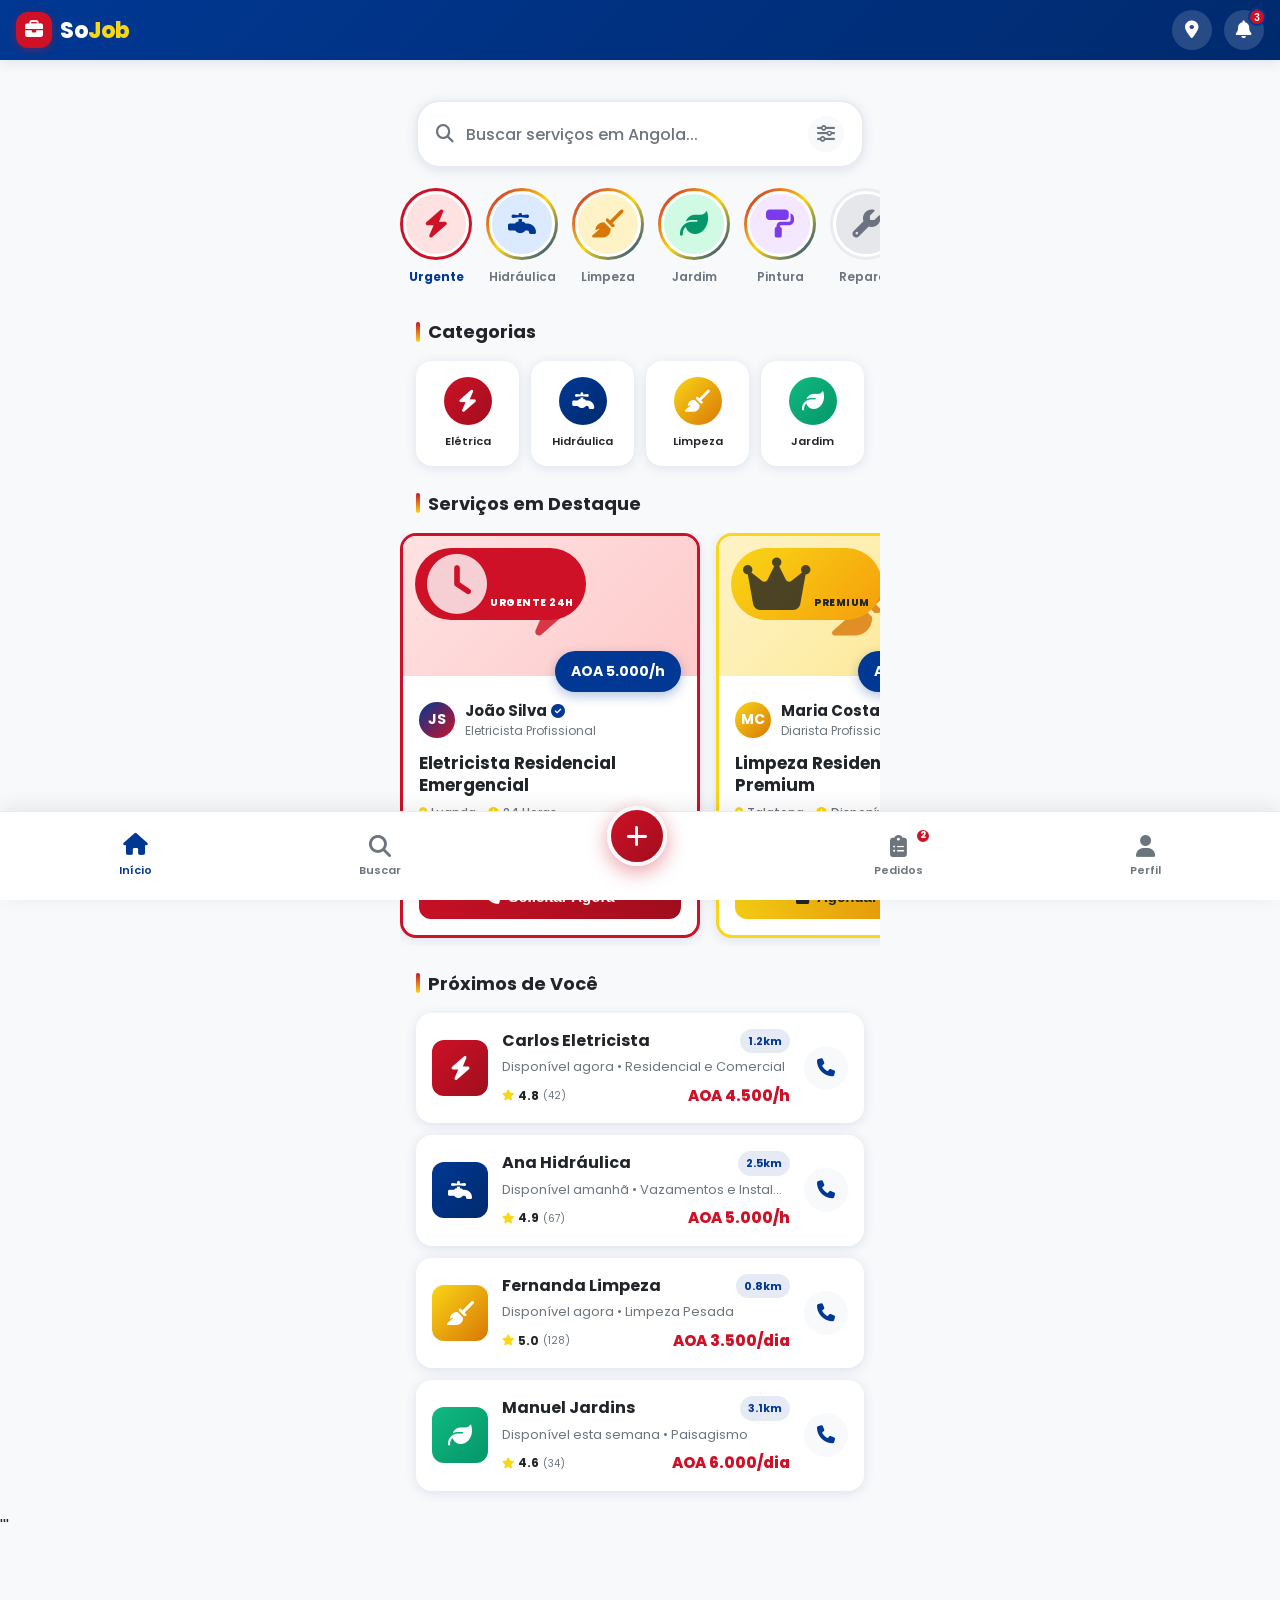
==== index.html @ a8b2326a "Primeiro commit do projeto SoJob" ====
# Criando HTML profissional estilo app com cores de Angola
html_angola_app = '''<!DOCTYPE html>
<html lang="pt">
<head>
  <meta charset="UTF-8">
  <meta name="viewport" content="width=device-width, initial-scale=1.0, maximum-scale=1.0, user-scalable=no">
  <meta name="theme-color" content="#003893">
  <meta name="apple-mobile-web-app-capable" content="yes">
  <meta name="apple-mobile-web-app-status-bar-style" content="black-translucent">
  <title>SoJob - Serviços em Angola</title>
  <link href="https://fonts.googleapis.com/css2?family=Poppins:wght@300;400;500;600;700;800&display=swap" rel="stylesheet">
  <link rel="stylesheet" href="https://cdnjs.cloudflare.com/ajax/libs/font-awesome/6.4.0/css/all.min.css">
  <style>
    :root {
      --vermelho: #CE1126;
      --azul: #003893;
      --amarelo: #F9D616;
      --amarelo-claro: #FFE55C;
      --vermelho-escuro: #A00E1E;
      --azul-escuro: #002A6E;
      --branco: #FFFFFF;
      --cinza-claro: #F8F9FA;
      --cinza: #E9ECEF;
      --texto: #212529;
      --texto-secundario: #6C757D;
      --sombra: 0 2px 12px rgba(0, 56, 147, 0.12);
      --sombra-hover: 0 8px 25px rgba(206, 17, 38, 0.2);
      --radius-sm: 8px;
      --radius-md: 12px;
      --radius-lg: 16px;
      --radius-xl: 24px;
      --radius-full: 9999px;
      --safe-top: env(safe-area-inset-top);
      --safe-bottom: env(safe-area-inset-bottom);
    }

    * {
      margin: 0;
      padding: 0;
      box-sizing: border-box;
      -webkit-tap-highlight-color: transparent;
    }

    html {
      scroll-behavior: smooth;
    }

    body {
      font-family: 'Poppins', -apple-system, BlinkMacSystemFont, sans-serif;
      background: var(--cinza-claro);
      color: var(--texto);
      line-height: 1.5;
      overflow-x: hidden;
      -webkit-font-smoothing: antialiased;
      padding-bottom: calc(80px + var(--safe-bottom));
    }

    #app {
      max-width: 480px;
      margin: 0 auto;
      min-height: 100vh;
      background: var(--cinza-claro);
      position: relative;
    }

    /* Header */
    .app-header {
      position: fixed;
      top: 0;
      left: 0;
      right: 0;
      z-index: 1000;
      background: linear-gradient(135deg, var(--azul) 0%, var(--azul-escuro) 100%);
      padding-top: var(--safe-top);
      box-shadow: var(--sombra);
    }

    .header-content {
      display: flex;
      align-items: center;
      justify-content: space-between;
      padding: 12px 16px;
      height: 60px;
    }

    .logo {
      display: flex;
      align-items: center;
      gap: 8px;
      color: var(--branco);
      text-decoration: none;
    }

    .logo-icon {
      width: 36px;
      height: 36px;
      background: var(--vermelho);
      border-radius: var(--radius-md);
      display: flex;
      align-items: center;
      justify-content: center;
      font-size: 18px;
      box-shadow: 0 2px 8px rgba(206, 17, 38, 0.4);
    }

    .logo-text {
      font-size: 22px;
      font-weight: 800;
      letter-spacing: -0.5px;
    }

    .logo-text span {
      color: var(--amarelo);
    }

    .header-actions {
      display: flex;
      align-items: center;
      gap: 12px;
    }

    .btn-icon {
      width: 40px;
      height: 40px;
      border-radius: var(--radius-full);
      border: none;
      background: rgba(255, 255, 255, 0.15);
      color: var(--branco);
      display: flex;
      align-items: center;
      justify-content: center;
      font-size: 18px;
      cursor: pointer;
      transition: all 0.2s ease;
      position: relative;
    }

    .btn-icon:active {
      transform: scale(0.95);
      background: rgba(255, 255, 255, 0.25);
    }

    .badge {
      position: absolute;
      top: -2px;
      right: -2px;
      min-width: 18px;
      height: 18px;
      background: var(--vermelho);
      color: var(--branco);
      font-size: 10px;
      font-weight: 700;
      border-radius: var(--radius-full);
      display: flex;
      align-items: center;
      justify-content: center;
      border: 2px solid var(--azul);
    }

    /* Main Content */
    .app-content {
      padding-top: calc(60px + var(--safe-top) + 16px);
      padding-left: 16px;
      padding-right: 16px;
    }

    /* Search */
    .search-container {
      margin-bottom: 20px;
    }

    .search-box {
      display: flex;
      align-items: center;
      gap: 12px;
      background: var(--branco);
      border: 2px solid var(--cinza);
      border-radius: var(--radius-xl);
      padding: 14px 18px;
      box-shadow: var(--sombra);
      transition: all 0.2s ease;
    }

    .search-box:focus-within {
      border-color: var(--azul);
      box-shadow: 0 0 0 4px rgba(0, 56, 147, 0.1);
    }

    .search-box i {
      color: var(--texto-secundario);
      font-size: 18px;
    }

    .search-box input {
      flex: 1;
      border: none;
      background: none;
      outline: none;
      font-size: 16px;
      font-weight: 500;
      color: var(--texto);
      font-family: 'Poppins', sans-serif;
    }

    .search-box input::placeholder {
      color: var(--texto-secundario);
    }

    .btn-filter {
      width: 36px;
      height: 36px;
      border-radius: var(--radius-full);
      border: none;
      background: var(--cinza-claro);
      color: var(--azul);
      display: flex;
      align-items: center;
      justify-content: center;
      cursor: pointer;
      transition: all 0.2s ease;
    }

    .btn-filter:active {
      background: var(--azul);
      color: var(--branco);
    }

    /* Stories / Destaques */
    .stories-section {
      margin-bottom: 24px;
    }

    .section-title {
      font-size: 18px;
      font-weight: 700;
      color: var(--texto);
      margin-bottom: 16px;
      display: flex;
      align-items: center;
      gap: 8px;
    }

    .section-title::before {
      content: '';
      width: 4px;
      height: 20px;
      background: linear-gradient(180deg, var(--vermelho), var(--amarelo));
      border-radius: 2px;
    }

    .stories-scroll {
      display: flex;
      gap: 14px;
      overflow-x: auto;
      scroll-snap-type: x mandatory;
      scrollbar-width: none;
      padding-bottom: 8px;
      margin: 0 -16px;
      padding-left: 16px;
      padding-right: 16px;
    }

    .stories-scroll::-webkit-scrollbar {
      display: none;
    }

    .story-item {
      display: flex;
      flex-direction: column;
      align-items: center;
      gap: 8px;
      cursor: pointer;
      scroll-snap-align: start;
      min-width: 72px;
    }

    .story-ring {
      width: 72px;
      height: 72px;
      border-radius: var(--radius-full);
      padding: 3px;
      background: linear-gradient(135deg, var(--vermelho) 0%, var(--amarelo) 50%, var(--azul) 100%);
      position: relative;
    }

    .story-ring.urgent {
      background: var(--vermelho);
      animation: pulse-ring 2s infinite;
    }

    @keyframes pulse-ring {
      0%, 100% { box-shadow: 0 0 0 0 rgba(206, 17, 38, 0.4); }
      50% { box-shadow: 0 0 0 10px rgba(206, 17, 38, 0); }
    }

    .story-ring.viewed {
      background: var(--cinza);
    }

    .story-image {
      width: 66px;
      height: 66px;
      border-radius: var(--radius-full);
      background: var(--branco);
      border: 3px solid var(--branco);
      display: flex;
      align-items: center;
      justify-content: center;
      font-size: 28px;
      overflow: hidden;
    }

    .story-label {
      font-size: 12px;
      font-weight: 600;
      color: var(--texto-secundario);
      text-align: center;
      max-width: 72px;
      overflow: hidden;
      text-overflow: ellipsis;
      white-space: nowrap;
    }

    .story-item.active .story-label {
      color: var(--azul);
      font-weight: 700;
    }

    /* Categorias */
    .categories-section {
      margin-bottom: 24px;
    }

    .categories-grid {
      display: grid;
      grid-template-columns: repeat(4, 1fr);
      gap: 12px;
    }

    .category-item {
      display: flex;
      flex-direction: column;
      align-items: center;
      gap: 8px;
      padding: 16px 8px;
      background: var(--branco);
      border-radius: var(--radius-lg);
      box-shadow: var(--sombra);
      cursor: pointer;
      transition: all 0.2s ease;
    }

    .category-item:active {
      transform: scale(0.95);
      box-shadow: var(--sombra-hover);
    }

    .category-icon {
      width: 48px;
      height: 48px;
      border-radius: var(--radius-full);
      display: flex;
      align-items: center;
      justify-content: center;
      font-size: 22px;
      color: var(--branco);
    }

    .category-item span {
      font-size: 11px;
      font-weight: 600;
      color: var(--texto);
      text-align: center;
    }

    /* Serviços em Destaque */
    .featured-section {
      margin-bottom: 24px;
    }

    .featured-scroll {
      display: flex;
      gap: 16px;
      overflow-x: auto;
      scroll-snap-type: x mandatory;
      scrollbar-width: none;
      padding-bottom: 8px;
      margin: 0 -16px;
      padding-left: 16px;
      padding-right: 16px;
    }

    .featured-scroll::-webkit-scrollbar {
      display: none;
    }

    .featured-card {
      flex: 0 0 300px;
      background: var(--branco);
      border-radius: var(--radius-lg);
      overflow: hidden;
      box-shadow: var(--sombra);
      scroll-snap-align: start;
      transition: all 0.2s ease;
    }

    .featured-card:active {
      transform: scale(0.98);
    }

    .featured-card.urgent {
      border: 3px solid var(--vermelho);
    }

    .featured-card.premium {
      border: 3px solid var(--amarelo);
    }

    .card-header-img {
      height: 140px;
      position: relative;
      display: flex;
      align-items: center;
      justify-content: center;
    }

    .card-header-img i {
      font-size: 60px;
      opacity: 0.8;
    }

    .card-badge {
      position: absolute;
      top: 12px;
      left: 12px;
      padding: 6px 12px;
      border-radius: var(--radius-full);
      font-size: 10px;
      font-weight: 800;
      text-transform: uppercase;
      letter-spacing: 0.5px;
      color: var(--branco);
    }

    .badge-urgent {
      background: var(--vermelho);
      animation: pulse-badge 2s infinite;
    }

    @keyframes pulse-badge {
      0%, 100% { opacity: 1; }
      50% { opacity: 0.7; }
    }

    .badge-premium {
      background: linear-gradient(135deg, var(--amarelo), #F59E0B);
      color: var(--texto);
    }

    .card-price-tag {
      position: absolute;
      bottom: -16px;
      right: 16px;
      background: var(--azul);
      color: var(--branco);
      padding: 10px 16px;
      border-radius: var(--radius-full);
      font-weight: 700;
      font-size: 14px;
      box-shadow: 0 4px 12px rgba(0, 56, 147, 0.3);
    }

    .card-body {
      padding: 24px 16px 16px;
    }

    .card-provider {
      display: flex;
      align-items: center;
      gap: 10px;
      margin-bottom: 12px;
    }

    .provider-avatar {
      width: 36px;
      height: 36px;
      border-radius: var(--radius-full);
      background: linear-gradient(135deg, var(--azul), var(--vermelho));
      display: flex;
      align-items: center;
      justify-content: center;
      color: var(--branco);
      font-size: 14px;
      font-weight: 700;
    }

    .provider-info h4 {
      font-size: 15px;
      font-weight: 700;
      color: var(--texto);
      display: flex;
      align-items: center;
      gap: 4px;
    }

    .verified-icon {
      color: var(--azul);
      font-size: 14px;
    }

    .provider-info p {
      font-size: 12px;
      color: var(--texto-secundario);
    }

    .card-title {
      font-size: 17px;
      font-weight: 700;
      color: var(--texto);
      margin-bottom: 8px;
      line-height: 1.3;
    }

    .card-meta {
      display: flex;
      align-items: center;
      gap: 12px;
      margin-bottom: 16px;
    }

    .meta-item {
      display: flex;
      align-items: center;
      gap: 4px;
      font-size: 12px;
      color: var(--texto-secundario);
      font-weight: 500;
    }

    .meta-item i {
      color: var(--amarelo);
      font-size: 11px;
    }

    .card-rating {
      display: flex;
      align-items: center;
      gap: 6px;
    }

    .stars {
      display: flex;
      gap: 2px;
    }

    .stars i {
      color: var(--amarelo);
      font-size: 12px;
    }

    .rating-text {
      font-size: 13px;
      font-weight: 700;
      color: var(--texto);
    }

    .rating-count {
      font-size: 12px;
      color: var(--texto-secundario);
    }

    .btn-card {
      width: 100%;
      padding: 14px;
      background: linear-gradient(135deg, var(--azul), var(--azul-escuro));
      color: var(--branco);
      border: none;
      border-radius: var(--radius-md);
      font-size: 15px;
      font-weight: 700;
      cursor: pointer;
      margin-top: 16px;
      transition: all 0.2s ease;
      display: flex;
      align-items: center;
      justify-content: center;
      gap: 8px;
    }

    .btn-card:active {
      transform: scale(0.98);
      opacity: 0.9;
    }

    .featured-card.urgent .btn-card {
      background: linear-gradient(135deg, var(--vermelho), var(--vermelho-escuro));
    }

    /* Lista de Serviços */
    .services-section {
      margin-bottom: 24px;
    }

    .service-list-item {
      display: flex;
      align-items: center;
      gap: 14px;
      background: var(--branco);
      border-radius: var(--radius-lg);
      padding: 16px;
      margin-bottom: 12px;
      box-shadow: var(--sombra);
      transition: all 0.2s ease;
      cursor: pointer;
    }

    .service-list-item:active {
      transform: scale(0.98);
      box-shadow: var(--sombra-hover);
    }

    .service-icon {
      width: 56px;
      height: 56px;
      border-radius: var(--radius-md);
      display: flex;
      align-items: center;
      justify-content: center;
      font-size: 24px;
      color: var(--branco);
      flex-shrink: 0;
    }

    .service-content {
      flex: 1;
      min-width: 0;
    }

    .service-header {
      display: flex;
      justify-content: space-between;
      align-items: flex-start;
      margin-bottom: 4px;
    }

    .service-header h3 {
      font-size: 16px;
      font-weight: 700;
      color: var(--texto);
      white-space: nowrap;
      overflow: hidden;
      text-overflow: ellipsis;
      flex: 1;
    }

    .service-distance {
      font-size: 11px;
      font-weight: 700;
      color: var(--azul);
      background: rgba(0, 56, 147, 0.1);
      padding: 4px 8px;
      border-radius: var(--radius-full);
      flex-shrink: 0;
      margin-left: 8px;
    }

    .service-desc {
      font-size: 13px;
      color: var(--texto-secundario);
      margin-bottom: 8px;
      white-space: nowrap;
      overflow: hidden;
      text-overflow: ellipsis;
    }

    .service-footer {
      display: flex;
      justify-content: space-between;
      align-items: center;
    }

    .service-rating {
      display: flex;
      align-items: center;
      gap: 4px;
      font-size: 12px;
      color: var(--texto-secundario);
    }

    .service-rating i {
      color: var(--amarelo);
      font-size: 11px;
    }

    .service-rating span {
      font-weight: 700;
      color: var(--texto);
    }

    .service-price {
      font-size: 15px;
      font-weight: 800;
      color: var(--vermelho);
    }

    .btn-contact {
      width: 44px;
      height: 44px;
      border-radius: var(--radius-full);
      border: none;
      background: var(--cinza-claro);
      color: var(--azul);
      display: flex;
      align-items: center;
      justify-content: center;
      font-size: 18px;
      cursor: pointer;
      transition: all 0.2s ease;
      flex-shrink: 0;
    }

    .btn-contact:active {
      background: var(--azul);
      color: var(--branco);
    }

    /* Bottom Navigation */
    .bottom-nav {
      position: fixed;
      bottom: 0;
      left: 0;
      right: 0;
      background: var(--branco);
      border-top: 1px solid var(--cinza);
      padding: 8px 16px calc(8px + var(--safe-bottom));
      display: flex;
      justify-content: space-around;
      align-items: center;
      z-index: 1000;
      box-shadow: 0 -4px 20px rgba(0, 0, 0, 0.08);
    }

    .nav-item {
      display: flex;
      flex-direction: column;
      align-items: center;
      gap: 4px;
      color: var(--texto-secundario);
      text-decoration: none;
      font-size: 11px;
      font-weight: 600;
      padding: 6px 16px;
      border-radius: var(--radius-md);
      transition: all 0.2s ease;
      position: relative;
    }

    .nav-item.active {
      color: var(--azul);
    }

    .nav-item:active {
      transform: scale(0.9);
    }

    .nav-icon {
      font-size: 22px;
      height: 24px;
      display: flex;
      align-items: center;
      justify-content: center;
      transition: transform 0.2s ease;
    }

    .nav-item.active .nav-icon {
      transform: translateY(-2px);
    }

    .nav-badge {
      position: absolute;
      top: 0;
      right: 8px;
      min-width: 16px;
      height: 16px;
      background: var(--vermelho);
      color: var(--branco);
      font-size: 9px;
      font-weight: 800;
      border-radius: var(--radius-full);
      display: flex;
      align-items: center;
      justify-content: center;
      border: 2px solid var(--branco);
    }

    .nav-main {
      position: relative;
      top: -20px;
    }

    .nav-button-main {
      width: 60px;
      height: 60px;
      border-radius: var(--radius-full);
      background: linear-gradient(135deg, var(--vermelho) 0%, var(--vermelho-escuro) 100%);
      color: var(--branco);
      display: flex;
      align-items: center;
      justify-content: center;
      font-size: 24px;
      box-shadow: 0 6px 20px rgba(206, 17, 38, 0.4);
      border: 4px solid var(--cinza-claro);
      transition: all 0.2s ease;
    }

    .nav-button-main:active {
      transform: scale(0.95);
      box-shadow: 0 3px 12px rgba(206, 17, 38, 0.3);
    }

    /* Animações */
    @keyframes slideUp {
      from {
        opacity: 0;
        transform: translateY(20px);
      }
      to {
        opacity: 1;
        transform: translateY(0);
      }
    }

    .service-list-item {
      animation: slideUp 0.4s ease forwards;
      opacity: 0;
    }

    .service-list-item:nth-child(1) { animation-delay: 0.1s; }
    .service-list-item:nth-child(2) { animation-delay: 0.2s; }
    .service-list-item:nth-child(3) { animation-delay: 0.3s; }
    .service-list-item:nth-child(4) { animation-delay: 0.4s; }

    /* Scrollbar */
    ::-webkit-scrollbar {
      width: 0;
      height: 0;
    }

    /* Selection */
    ::selection {
      background: rgba(0, 56, 147, 0.2);
      color: var(--azul);
    }
  </style>
</head>
<body>
  <div id="app">
    
    <!-- Header -->
    <header class="app-header">
      <div class="header-content">
        <a href="#" class="logo">
          <div class="logo-icon">
            <i class="fas fa-briefcase"></i>
          </div>
          <span class="logo-text">So<span>Job</span></span>
        </a>
        <div class="header-actions">
          <button class="btn-icon">
            <i class="fas fa-map-marker-alt"></i>
          </button>
          <button class="btn-icon">
            <i class="fas fa-bell"></i>
            <span class="badge">3</span>
          </button>
        </div>
      </div>
    </header>

    <!-- Conteúdo -->
    <main class="app-content">
      
      <!-- Search -->
      <div class="search-container">
        <div class="search-box">
          <i class="fas fa-search"></i>
          <input type="text" placeholder="Buscar serviços em Angola...">
          <button class="btn-filter">
            <i class="fas fa-sliders-h"></i>
          </button>
        </div>
      </div>

      <!-- Stories -->
      <section class="stories-section">
        <div class="stories-scroll">
          <div class="story-item active">
            <div class="story-ring urgent">
              <div class="story-image" style="background: #FEE2E2; color: #CE1126;">
                <i class="fas fa-bolt"></i>
              </div>
            </div>
            <span class="story-label">Urgente</span>
          </div>
          <div class="story-item">
            <div class="story-ring">
              <div class="story-image" style="background: #DBEAFE; color: #003893;">
                <i class="fas fa-faucet"></i>
              </div>
            </div>
            <span class="story-label">Hidráulica</span>
          </div>
          <div class="story-item">
            <div class="story-ring">
              <div class="story-image" style="background: #FEF3C7; color: #D97706;">
                <i class="fas fa-broom"></i>
              </div>
            </div>
            <span class="story-label">Limpeza</span>
          </div>
          <div class="story-item">
            <div class="story-ring">
              <div class="story-image" style="background: #D1FAE5; color: #059669;">
                <i class="fas fa-leaf"></i>
              </div>
            </div>
            <span class="story-label">Jardim</span>
          </div>
          <div class="story-item">
            <div class="story-ring">
              <div class="story-image" style="background: #F3E8FF; color: #7C3AED;">
                <i class="fas fa-paint-roller"></i>
              </div>
            </div>
            <span class="story-label">Pintura</span>
          </div>
          <div class="story-item">
            <div class="story-ring viewed">
              <div class="story-image" style="background: #E5E7EB; color: #6B7280;">
                <i class="fas fa-wrench"></i>
              </div>
            </div>
            <span class="story-label">Reparos</span>
          </div>
        </div>
      </section>

      <!-- Categorias -->
      <section class="categories-section">
        <h2 class="section-title">Categorias</h2>
        <div class="categories-grid">
          <div class="category-item">
            <div class="category-icon" style="background: linear-gradient(135deg, #CE1126, #A00E1E);">
              <i class="fas fa-bolt"></i>
            </div>
            <span>Elétrica</span>
          </div>
          <div class="category-item">
            <div class="category-icon" style="background: linear-gradient(135deg, #003893, #002A6E);">
              <i class="fas fa-faucet"></i>
            </div>
            <span>Hidráulica</span>
          </div>
          <div class="category-item">
            <div class="category-icon" style="background: linear-gradient(135deg, #F9D616, #D97706);">
              <i class="fas fa-broom"></i>
            </div>
            <span>Limpeza</span>
          </div>
          <div class="category-item">
            <div class="category-icon" style="background: linear-gradient(135deg, #10B981, #059669);">
              <i class="fas fa-leaf"></i>
            </div>
            <span>Jardim</span>
          </div>
        </div>
      </section>

      <!-- Destaques -->
      <section class="featured-section">
        <h2 class="section-title">Serviços em Destaque</h2>
        <div class="featured-scroll">
          
          <!-- Card 1 -->
          <div class="featured-card urgent">
            <div class="card-header-img" style="background: linear-gradient(135deg, #FEE2E2, #FECACA);">
              <i class="fas fa-bolt" style="color: #CE1126;"></i>
              <span class="card-badge badge-urgent"><i class="fas fa-clock"></i> Urgente 24h</span>
              <span class="card-price-tag">AOA 5.000/h</span>
            </div>
            <div class="card-body">
              <div class="card-provider">
                <div class="provider-avatar">JS</div>
                <div class="provider-info">
                  <h4>João Silva <i class="fas fa-check-circle verified-icon"></i></h4>
                  <p>Eletricista Profissional</p>
                </div>
              </div>
              <h3 class="card-title">Eletricista Residencial Emergencial</h3>
              <div class="card-meta">
                <span class="meta-item"><i class="fas fa-map-marker-alt"></i> Luanda</span>
                <span class="meta-item"><i class="fas fa-clock"></i> 24 Horas</span>
              </div>
              <div class="card-rating">
                <div class="stars">
                  <i class="fas fa-star"></i>
                  <i class="fas fa-star"></i>
                  <i class="fas fa-star"></i>
                  <i class="fas fa-star"></i>
                  <i class="fas fa-star"></i>
                </div>
                <span class="rating-text">5.0</span>
                <span class="rating-count">(127 avaliações)</span>
              </div>
              <button class="btn-card">
                <i class="fas fa-phone"></i>
                Solicitar Agora
              </button>
            </div>
          </div>

          <!-- Card 2 -->
          <div class="featured-card premium">
            <div class="card-header-img" style="background: linear-gradient(135deg, #FEF3C7, #FDE68A);">
              <i class="fas fa-broom" style="color: #D97706;"></i>
              <span class="card-badge badge-premium"><i class="fas fa-crown"></i> Premium</span>
              <span class="card-price-tag">AOA 3.500/dia</span>
            </div>
            <div class="card-body">
              <div class="card-provider">
                <div class="provider-avatar" style="background: linear-gradient(135deg, #F9D616, #D97706);">MC</div>
                <div class="provider-info">
                  <h4>Maria Costa <i class="fas fa-check-circle verified-icon"></i></h4>
                  <p>Diarista Profissional</p>
                </div>
              </div>
              <h3 class="card-title">Limpeza Residencial Premium</h3>
              <div class="card-meta">
                <span class="meta-item"><i class="fas fa-map-marker-alt"></i> Talatona</span>
                <span class="meta-item"><i class="fas fa-clock"></i> Disponível</span>
              </div>
              <div class="card-rating">
                <div class="stars">
                  <i class="fas fa-star"></i>
                  <i class="fas fa-star"></i>
                  <i class="fas fa-star"></i>
                  <i class="fas fa-star"></i>
                  <i class="fas fa-star-half-alt"></i>
                </div>
                <span class="rating-text">4.9</span>
                <span class="rating-count">(89 avaliações)</span>
              </div>
              <button class="btn-card" style="background: linear-gradient(135deg, #F9D616, #D97706); color: var(--texto);">
                <i class="fas fa-calendar"></i>
                Agendar Serviço
              </button>
            </div>
          </div>

          <!-- Card 3 -->
          <div class="featured-card">
            <div class="card-header-img" style="background: linear-gradient(135deg, #DBEAFE, #BFDBFE);">
              <i class="fas fa-faucet" style="color: #003893;"></i>
              <span class="card-badge" style="background: #003893;"><i class="fas fa-thumbs-up"></i> Popular</span>
              <span class="card-price-tag">AOA 4.000/h</span>
            </div>
            <div class="card-body">
              <div class="card-provider">
                <div class="provider-avatar" style="background: linear-gradient(135deg, #003893, #002A6E);">PM</div>
                <div class="provider-info">
                  <h4>Pedro Mendes</h4>
                  <p>Encanador Especializado</p>
                </div>
              </div>
              <h3 class="card-title">Serviços Hidráulicos Completos</h3>
              <div class="card-meta">
                <span class="meta-item"><i class="fas fa-map-marker-alt"></i> Viana</span>
                <span class="meta-item"><i class="fas fa-clock"></i> Seg-Sab</span>
              </div>
              <div class="card-rating">
                <div class="stars">
                  <i class="fas fa-star"></i>
                  <i class="fas fa-star"></i>
                  <i class="fas fa-star"></i>
                  <i class="fas fa-star"></i>
                  <i class="far fa-star"></i>
                </div>
                <span class="rating-text">4.2</span>
                <span class="rating-count">(56 avaliações)</span>
              </div>
              <button class="btn-card">
                <i class="fas fa-phone"></i>
                Entrar em Contato
              </button>
            </div>
          </div>

        </div>
      </section>

      <!-- Lista de Serviços -->
      <section class="services-section">
        <h2 class="section-title">Próximos de Você</h2>
        
        <!-- Item 1 -->
        <div class="service-list-item">
          <div class="service-icon" style="background: linear-gradient(135deg, #CE1126, #A00E1E);">
            <i class="fas fa-bolt"></i>
          </div>
          <div class="service-content">
            <div class="service-header">
              <h3>Carlos Eletricista</h3>
              <span class="service-distance">1.2km</span>
            </div>
            <p class="service-desc">Disponível agora • Residencial e Comercial</p>
            <div class="service-footer">
              <div class="service-rating">
                <i class="fas fa-star"></i>
                <span>4.8</span>
                <small>(42)</small>
              </div>
              <span class="service-price">AOA 4.500/h</span>
            </div>
          </div>
          <button class="btn-contact">
            <i class="fas fa-phone"></i>
          </button>
        </div>

        <!-- Item 2 -->
        <div class="service-list-item">
          <div class="service-icon" style="background: linear-gradient(135deg, #003893, #002A6E);">
            <i class="fas fa-faucet"></i>
          </div>
          <div class="service-content">
            <div class="service-header">
              <h3>Ana Hidráulica</h3>
              <span class="service-distance">2.5km</span>
            </div>
            <p class="service-desc">Disponível amanhã • Vazamentos e Instalações</p>
            <div class="service-footer">
              <div class="service-rating">
                <i class="fas fa-star"></i>
                <span>4.9</span>
                <small>(67)</small>
              </div>
              <span class="service-price">AOA 5.000/h</span>
            </div>
          </div>
          <button class="btn-contact">
            <i class="fas fa-phone"></i>
          </button>
        </div>

        <!-- Item 3 -->
        <div class="service-list-item">
          <div class="service-icon" style="background: linear-gradient(135deg, #F9D616, #D97706);">
            <i class="fas fa-broom"></i>
          </div>
          <div class="service-content">
            <div class="service-header">
              <h3>Fernanda Limpeza</h3>
              <span class="service-distance">0.8km</span>
            </div>
            <p class="service-desc">Disponível agora • Limpeza Pesada</p>
            <div class="service-footer">
              <div class="service-rating">
                <i class="fas fa-star"></i>
                <span>5.0</span>
                <small>(128)</small>
              </div>
              <span class="service-price">AOA 3.500/dia</span>
            </div>
          </div>
          <button class="btn-contact">
            <i class="fas fa-phone"></i>
          </button>
        </div>

        <!-- Item 4 -->
        <div class="service-list-item">
          <div class="service-icon" style="background: linear-gradient(135deg, #10B981, #059669);">
            <i class="fas fa-leaf"></i>
          </div>
          <div class="service-content">
            <div class="service-header">
              <h3>Manuel Jardins</h3>
              <span class="service-distance">3.1km</span>
            </div>
            <p class="service-desc">Disponível esta semana • Paisagismo</p>
            <div class="service-footer">
              <div class="service-rating">
                <i class="fas fa-star"></i>
                <span>4.6</span>
                <small>(34)</small>
              </div>
              <span class="service-price">AOA 6.000/dia</span>
            </div>
          </div>
          <button class="btn-contact">
            <i class="fas fa-phone"></i>
          </button>
        </div>

      </section>

    </main>

    <!-- Bottom Navigation -->
    <nav class="bottom-nav">
      <a href="#" class="nav-item active">
        <div class="nav-icon">
          <i class="fas fa-home"></i>
        </div>
        <span>Início</span>
      </a>
      <a href="#" class="nav-item">
        <div class="nav-icon">
          <i class="fas fa-search"></i>
        </div>
        <span>Buscar</span>
      </a>
      <a href="#" class="nav-item nav-main">
        <div class="nav-button-main">
          <i class="fas fa-plus"></i>
        </div>
      </a>
      <a href="#" class="nav-item">
        <div class="nav-icon">
          <i class="fas fa-clipboard-list"></i>
          <span class="nav-badge">2</span>
        </div>
        <span>Pedidos</span>
      </a>
      <a href="#" class="nav-item">
        <div class="nav-icon">
          <i class="fas fa-user"></i>
        </div>
        <span>Perfil</span>
      </a>
    </nav>

  </div>

  <script>
    // Touch feedback
    document.querySelectorAll('.nav-item, .category-item, .service-list-item, .featured-card, .btn-card, .btn-contact, .btn-icon, .btn-filter').forEach(el => {
      el.addEventListener('touchstart', function() {
        this.style.transform = 'scale(0.96)';
      }, {passive: true});
      
      el.addEventListener('touchend', function() {
        this.style.transform = '';
      }, {passive: true});
    });

    // Navigation
    document.querySelectorAll('.nav-item').forEach(item => {
      item.addEventListener('click', function(e) {
        e.preventDefault();
        document.querySelectorAll('.nav-item').forEach(i => i.classList.remove('active'));
        this.classList.add('active');
        
        if (navigator.vibrate) navigator.vibrate(50);
      });
    });

    // Stories
    document.querySelectorAll('.story-item').forEach(item => {
      item.addEventListener('click', function() {
        document.querySelectorAll('.story-item').forEach(i => i.classList.remove('active'));
        this.classList.add('active');
      });
    });

    // Categories
    document.querySelectorAll('.category-item').forEach(item => {
      item.addEventListener('click', function() {
        this.style.transform = 'scale(0.95)';
        setTimeout(() => this.style.transform = '', 150);
      });
    });
  </script>

</body>
</html>'''
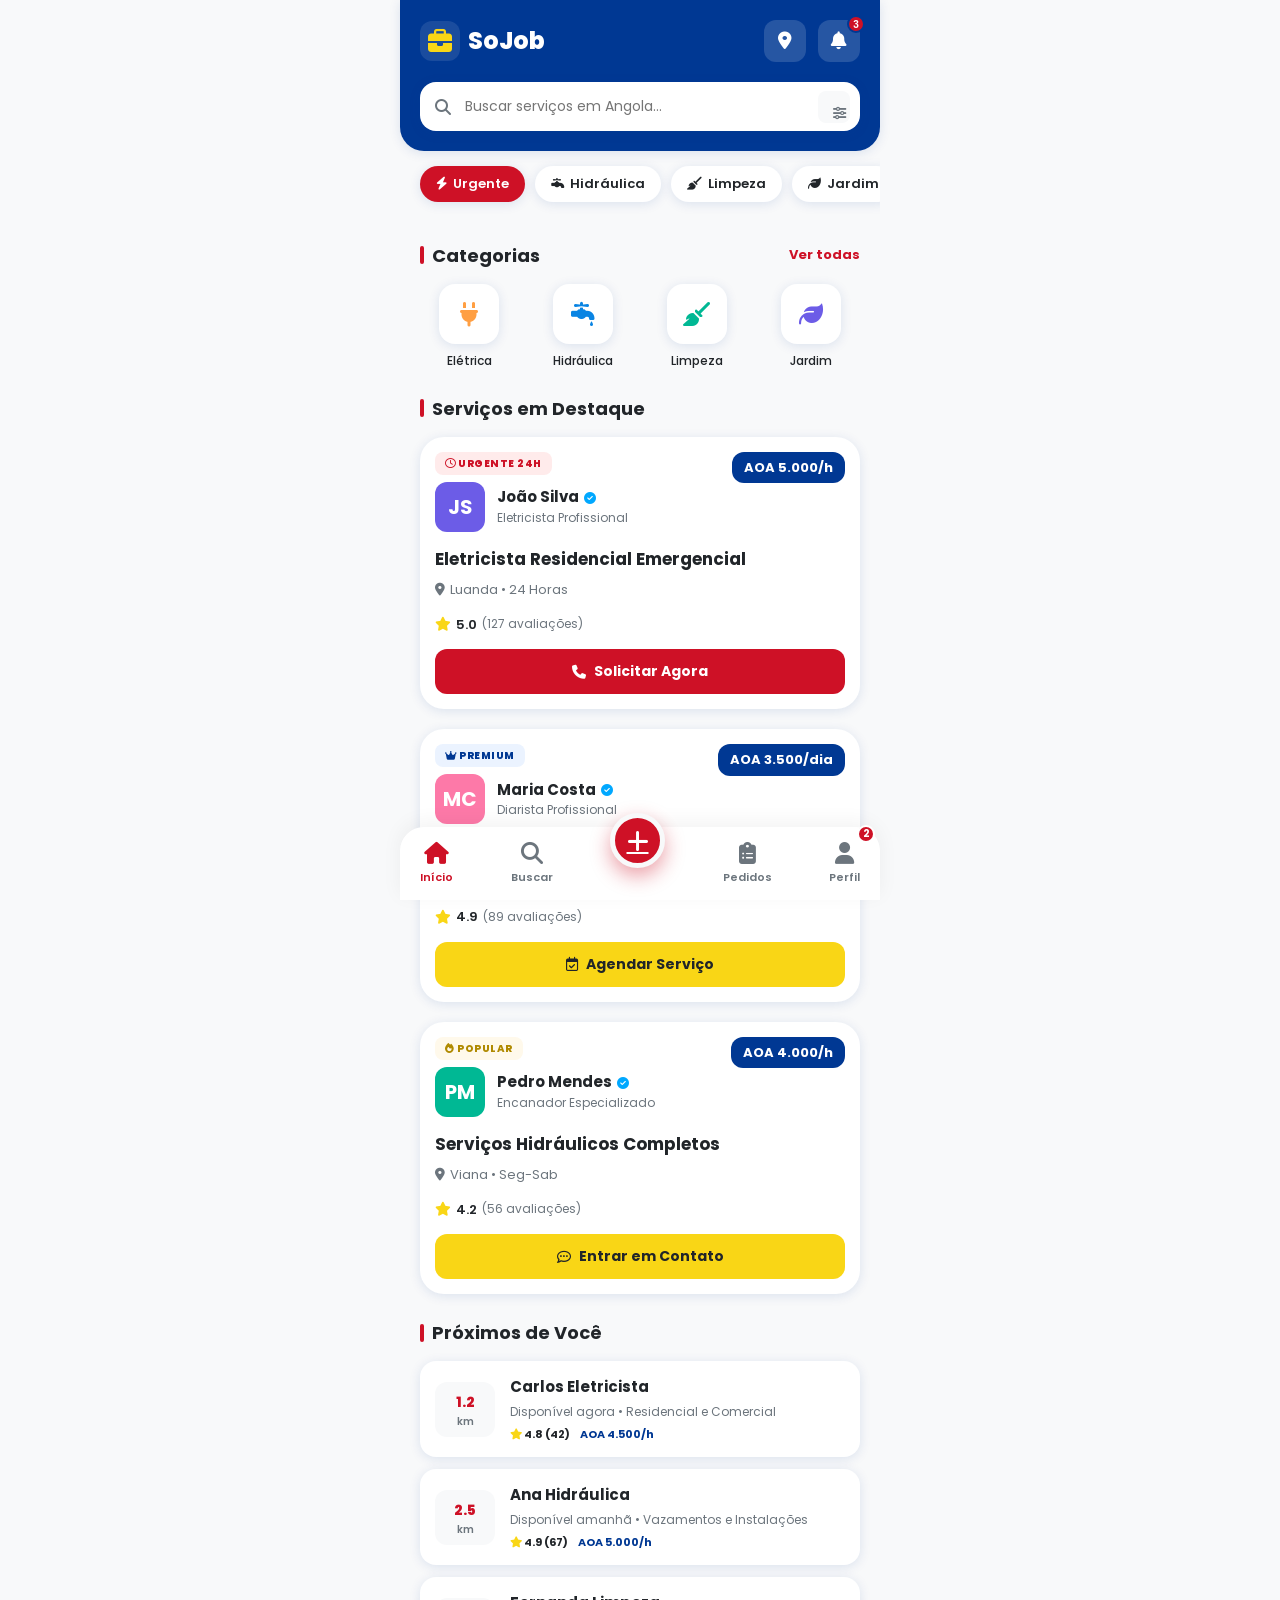
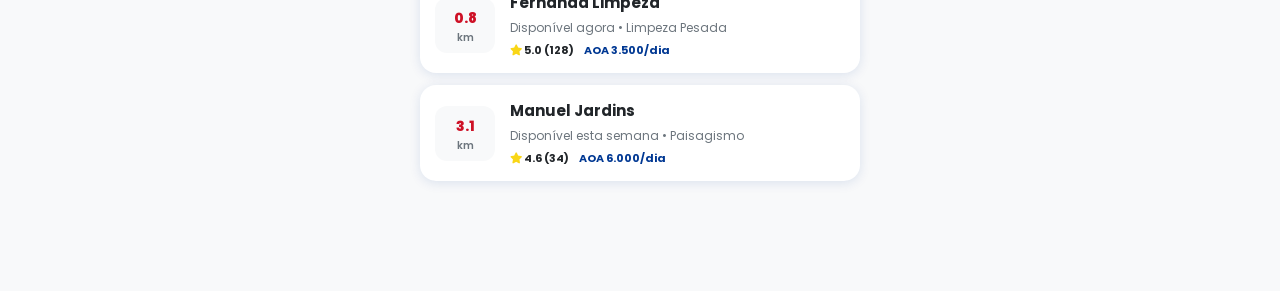
==== commit b835c23b: "Update fmt.Println message from 'Hello' /html> 'Goodbye'" ====
--- a/index.html
+++ b/index.html
@@ -1,1288 +1,757 @@
-
-# Criando HTML profissional estilo app com cores de Angola
-html_angola_app = '''<!DOCTYPE html>
+<!DOCTYPE html>
 <html lang="pt">
 <head>
-  <meta charset="UTF-8">
-  <meta name="viewport" content="width=device-width, initial-scale=1.0, maximum-scale=1.0, user-scalable=no">
-  <meta name="theme-color" content="#003893">
-  <meta name="apple-mobile-web-app-capable" content="yes">
-  <meta name="apple-mobile-web-app-status-bar-style" content="black-translucent">
-  <title>SoJob - Serviços em Angola</title>
-  <link href="https://fonts.googleapis.com/css2?family=Poppins:wght@300;400;500;600;700;800&display=swap" rel="stylesheet">
-  <link rel="stylesheet" href="https://cdnjs.cloudflare.com/ajax/libs/font-awesome/6.4.0/css/all.min.css">
-  <style>
-    :root {
-      --vermelho: #CE1126;
-      --azul: #003893;
-      --amarelo: #F9D616;
-      --amarelo-claro: #FFE55C;
-      --vermelho-escuro: #A00E1E;
-      --azul-escuro: #002A6E;
-      --branco: #FFFFFF;
-      --cinza-claro: #F8F9FA;
-      --cinza: #E9ECEF;
-      --texto: #212529;
-      --texto-secundario: #6C757D;
-      --sombra: 0 2px 12px rgba(0, 56, 147, 0.12);
-      --sombra-hover: 0 8px 25px rgba(206, 17, 38, 0.2);
-      --radius-sm: 8px;
-      --radius-md: 12px;
-      --radius-lg: 16px;
-      --radius-xl: 24px;
-      --radius-full: 9999px;
-      --safe-top: env(safe-area-inset-top);
-      --safe-bottom: env(safe-area-inset-bottom);
-    }
-
-    * {
-      margin: 0;
-      padding: 0;
-      box-sizing: border-box;
-      -webkit-tap-highlight-color: transparent;
-    }
-
-    html {
-      scroll-behavior: smooth;
-    }
-
-    body {
-      font-family: 'Poppins', -apple-system, BlinkMacSystemFont, sans-serif;
-      background: var(--cinza-claro);
-      color: var(--texto);
-      line-height: 1.5;
-      overflow-x: hidden;
-      -webkit-font-smoothing: antialiased;
-      padding-bottom: calc(80px + var(--safe-bottom));
-    }
-
-    #app {
-      max-width: 480px;
-      margin: 0 auto;
-      min-height: 100vh;
-      background: var(--cinza-claro);
-      position: relative;
-    }
-
-    /* Header */
-    .app-header {
-      position: fixed;
-      top: 0;
-      left: 0;
-      right: 0;
-      z-index: 1000;
-      background: linear-gradient(135deg, var(--azul) 0%, var(--azul-escuro) 100%);
-      padding-top: var(--safe-top);
-      box-shadow: var(--sombra);
-    }
-
-    .header-content {
-      display: flex;
-      align-items: center;
-      justify-content: space-between;
-      padding: 12px 16px;
-      height: 60px;
-    }
-
-    .logo {
-      display: flex;
-      align-items: center;
-      gap: 8px;
-      color: var(--branco);
-      text-decoration: none;
-    }
-
-    .logo-icon {
-      width: 36px;
-      height: 36px;
-      background: var(--vermelho);
-      border-radius: var(--radius-md);
-      display: flex;
-      align-items: center;
-      justify-content: center;
-      font-size: 18px;
-      box-shadow: 0 2px 8px rgba(206, 17, 38, 0.4);
-    }
-
-    .logo-text {
-      font-size: 22px;
-      font-weight: 800;
-      letter-spacing: -0.5px;
-    }
-
-    .logo-text span {
-      color: var(--amarelo);
-    }
-
-    .header-actions {
-      display: flex;
-      align-items: center;
-      gap: 12px;
-    }
-
-    .btn-icon {
-      width: 40px;
-      height: 40px;
-      border-radius: var(--radius-full);
-      border: none;
-      background: rgba(255, 255, 255, 0.15);
-      color: var(--branco);
-      display: flex;
-      align-items: center;
-      justify-content: center;
-      font-size: 18px;
-      cursor: pointer;
-      transition: all 0.2s ease;
-      position: relative;
-    }
-
-    .btn-icon:active {
-      transform: scale(0.95);
-      background: rgba(255, 255, 255, 0.25);
-    }
-
-    .badge {
-      position: absolute;
-      top: -2px;
-      right: -2px;
-      min-width: 18px;
-      height: 18px;
-      background: var(--vermelho);
-      color: var(--branco);
-      font-size: 10px;
-      font-weight: 700;
-      border-radius: var(--radius-full);
-      display: flex;
-      align-items: center;
-      justify-content: center;
-      border: 2px solid var(--azul);
-    }
-
-    /* Main Content */
-    .app-content {
-      padding-top: calc(60px + var(--safe-top) + 16px);
-      padding-left: 16px;
-      padding-right: 16px;
-    }
-
-    /* Search */
-    .search-container {
-      margin-bottom: 20px;
-    }
-
-    .search-box {
-      display: flex;
-      align-items: center;
-      gap: 12px;
-      background: var(--branco);
-      border: 2px solid var(--cinza);
-      border-radius: var(--radius-xl);
-      padding: 14px 18px;
-      box-shadow: var(--sombra);
-      transition: all 0.2s ease;
-    }
-
-    .search-box:focus-within {
-      border-color: var(--azul);
-      box-shadow: 0 0 0 4px rgba(0, 56, 147, 0.1);
-    }
-
-    .search-box i {
-      color: var(--texto-secundario);
-      font-size: 18px;
-    }
-
-    .search-box input {
-      flex: 1;
-      border: none;
-      background: none;
-      outline: none;
-      font-size: 16px;
-      font-weight: 500;
-      color: var(--texto);
-      font-family: 'Poppins', sans-serif;
-    }
-
-    .search-box input::placeholder {
-      color: var(--texto-secundario);
-    }
-
-    .btn-filter {
-      width: 36px;
-      height: 36px;
-      border-radius: var(--radius-full);
-      border: none;
-      background: var(--cinza-claro);
-      color: var(--azul);
-      display: flex;
-      align-items: center;
-      justify-content: center;
-      cursor: pointer;
-      transition: all 0.2s ease;
-    }
-
-    .btn-filter:active {
-      background: var(--azul);
-      color: var(--branco);
-    }
-
-    /* Stories / Destaques */
-    .stories-section {
-      margin-bottom: 24px;
-    }
-
-    .section-title {
-      font-size: 18px;
-      font-weight: 700;
-      color: var(--texto);
-      margin-bottom: 16px;
-      display: flex;
-      align-items: center;
-      gap: 8px;
-    }
-
-    .section-title::before {
-      content: '';
-      width: 4px;
-      height: 20px;
-      background: linear-gradient(180deg, var(--vermelho), var(--amarelo));
-      border-radius: 2px;
-    }
-
-    .stories-scroll {
-      display: flex;
-      gap: 14px;
-      overflow-x: auto;
-      scroll-snap-type: x mandatory;
-      scrollbar-width: none;
-      padding-bottom: 8px;
-      margin: 0 -16px;
-      padding-left: 16px;
-      padding-right: 16px;
-    }
-
-    .stories-scroll::-webkit-scrollbar {
-      display: none;
-    }
-
-    .story-item {
-      display: flex;
-      flex-direction: column;
-      align-items: center;
-      gap: 8px;
-      cursor: pointer;
-      scroll-snap-align: start;
-      min-width: 72px;
-    }
-
-    .story-ring {
-      width: 72px;
-      height: 72px;
-      border-radius: var(--radius-full);
-      padding: 3px;
-      background: linear-gradient(135deg, var(--vermelho) 0%, var(--amarelo) 50%, var(--azul) 100%);
-      position: relative;
-    }
-
-    .story-ring.urgent {
-      background: var(--vermelho);
-      animation: pulse-ring 2s infinite;
-    }
-
-    @keyframes pulse-ring {
-      0%, 100% { box-shadow: 0 0 0 0 rgba(206, 17, 38, 0.4); }
-      50% { box-shadow: 0 0 0 10px rgba(206, 17, 38, 0); }
-    }
-
-    .story-ring.viewed {
-      background: var(--cinza);
-    }
-
-    .story-image {
-      width: 66px;
-      height: 66px;
-      border-radius: var(--radius-full);
-      background: var(--branco);
-      border: 3px solid var(--branco);
-      display: flex;
-      align-items: center;
-      justify-content: center;
-      font-size: 28px;
-      overflow: hidden;
-    }
-
-    .story-label {
-      font-size: 12px;
-      font-weight: 600;
-      color: var(--texto-secundario);
-      text-align: center;
-      max-width: 72px;
-      overflow: hidden;
-      text-overflow: ellipsis;
-      white-space: nowrap;
-    }
-
-    .story-item.active .story-label {
-      color: var(--azul);
-      font-weight: 700;
-    }
-
-    /* Categorias */
-    .categories-section {
-      margin-bottom: 24px;
-    }
-
-    .categories-grid {
-      display: grid;
-      grid-template-columns: repeat(4, 1fr);
-      gap: 12px;
-    }
-
-    .category-item {
-      display: flex;
-      flex-direction: column;
-      align-items: center;
-      gap: 8px;
-      padding: 16px 8px;
-      background: var(--branco);
-      border-radius: var(--radius-lg);
-      box-shadow: var(--sombra);
-      cursor: pointer;
-      transition: all 0.2s ease;
-    }
-
-    .category-item:active {
-      transform: scale(0.95);
-      box-shadow: var(--sombra-hover);
-    }
-
-    .category-icon {
-      width: 48px;
-      height: 48px;
-      border-radius: var(--radius-full);
-      display: flex;
-      align-items: center;
-      justify-content: center;
-      font-size: 22px;
-      color: var(--branco);
-    }
-
-    .category-item span {
-      font-size: 11px;
-      font-weight: 600;
-      color: var(--texto);
-      text-align: center;
-    }
-
-    /* Serviços em Destaque */
-    .featured-section {
-      margin-bottom: 24px;
-    }
-
-    .featured-scroll {
-      display: flex;
-      gap: 16px;
-      overflow-x: auto;
-      scroll-snap-type: x mandatory;
-      scrollbar-width: none;
-      padding-bottom: 8px;
-      margin: 0 -16px;
-      padding-left: 16px;
-      padding-right: 16px;
-    }
-
-    .featured-scroll::-webkit-scrollbar {
-      display: none;
-    }
-
-    .featured-card {
-      flex: 0 0 300px;
-      background: var(--branco);
-      border-radius: var(--radius-lg);
-      overflow: hidden;
-      box-shadow: var(--sombra);
-      scroll-snap-align: start;
-      transition: all 0.2s ease;
-    }
-
-    .featured-card:active {
-      transform: scale(0.98);
-    }
-
-    .featured-card.urgent {
-      border: 3px solid var(--vermelho);
-    }
-
-    .featured-card.premium {
-      border: 3px solid var(--amarelo);
-    }
-
-    .card-header-img {
-      height: 140px;
-      position: relative;
-      display: flex;
-      align-items: center;
-      justify-content: center;
-    }
-
-    .card-header-img i {
-      font-size: 60px;
-      opacity: 0.8;
-    }
-
-    .card-badge {
-      position: absolute;
-      top: 12px;
-      left: 12px;
-      padding: 6px 12px;
-      border-radius: var(--radius-full);
-      font-size: 10px;
-      font-weight: 800;
-      text-transform: uppercase;
-      letter-spacing: 0.5px;
-      color: var(--branco);
-    }
-
-    .badge-urgent {
-      background: var(--vermelho);
-      animation: pulse-badge 2s infinite;
-    }
-
-    @keyframes pulse-badge {
-      0%, 100% { opacity: 1; }
-      50% { opacity: 0.7; }
-    }
-
-    .badge-premium {
-      background: linear-gradient(135deg, var(--amarelo), #F59E0B);
-      color: var(--texto);
-    }
-
-    .card-price-tag {
-      position: absolute;
-      bottom: -16px;
-      right: 16px;
-      background: var(--azul);
-      color: var(--branco);
-      padding: 10px 16px;
-      border-radius: var(--radius-full);
-      font-weight: 700;
-      font-size: 14px;
-      box-shadow: 0 4px 12px rgba(0, 56, 147, 0.3);
-    }
-
-    .card-body {
-      padding: 24px 16px 16px;
-    }
-
-    .card-provider {
-      display: flex;
-      align-items: center;
-      gap: 10px;
-      margin-bottom: 12px;
-    }
-
-    .provider-avatar {
-      width: 36px;
-      height: 36px;
-      border-radius: var(--radius-full);
-      background: linear-gradient(135deg, var(--azul), var(--vermelho));
-      display: flex;
-      align-items: center;
-      justify-content: center;
-      color: var(--branco);
-      font-size: 14px;
-      font-weight: 700;
-    }
-
-    .provider-info h4 {
-      font-size: 15px;
-      font-weight: 700;
-      color: var(--texto);
-      display: flex;
-      align-items: center;
-      gap: 4px;
-    }
-
-    .verified-icon {
-      color: var(--azul);
-      font-size: 14px;
-    }
-
-    .provider-info p {
-      font-size: 12px;
-      color: var(--texto-secundario);
-    }
-
-    .card-title {
-      font-size: 17px;
-      font-weight: 700;
-      color: var(--texto);
-      margin-bottom: 8px;
-      line-height: 1.3;
-    }
-
-    .card-meta {
-      display: flex;
-      align-items: center;
-      gap: 12px;
-      margin-bottom: 16px;
-    }
-
-    .meta-item {
-      display: flex;
-      align-items: center;
-      gap: 4px;
-      font-size: 12px;
-      color: var(--texto-secundario);
-      font-weight: 500;
-    }
-
-    .meta-item i {
-      color: var(--amarelo);
-      font-size: 11px;
-    }
-
-    .card-rating {
-      display: flex;
-      align-items: center;
-      gap: 6px;
-    }
-
-    .stars {
-      display: flex;
-      gap: 2px;
-    }
-
-    .stars i {
-      color: var(--amarelo);
-      font-size: 12px;
-    }
-
-    .rating-text {
-      font-size: 13px;
-      font-weight: 700;
-      color: var(--texto);
-    }
-
-    .rating-count {
-      font-size: 12px;
-      color: var(--texto-secundario);
-    }
-
-    .btn-card {
-      width: 100%;
-      padding: 14px;
-      background: linear-gradient(135deg, var(--azul), var(--azul-escuro));
-      color: var(--branco);
-      border: none;
-      border-radius: var(--radius-md);
-      font-size: 15px;
-      font-weight: 700;
-      cursor: pointer;
-      margin-top: 16px;
-      transition: all 0.2s ease;
-      display: flex;
-      align-items: center;
-      justify-content: center;
-      gap: 8px;
-    }
-
-    .btn-card:active {
-      transform: scale(0.98);
-      opacity: 0.9;
-    }
-
-    .featured-card.urgent .btn-card {
-      background: linear-gradient(135deg, var(--vermelho), var(--vermelho-escuro));
-    }
-
-    /* Lista de Serviços */
-    .services-section {
-      margin-bottom: 24px;
-    }
-
-    .service-list-item {
-      display: flex;
-      align-items: center;
-      gap: 14px;
-      background: var(--branco);
-      border-radius: var(--radius-lg);
-      padding: 16px;
-      margin-bottom: 12px;
-      box-shadow: var(--sombra);
-      transition: all 0.2s ease;
-      cursor: pointer;
-    }
-
-    .service-list-item:active {
-      transform: scale(0.98);
-      box-shadow: var(--sombra-hover);
-    }
-
-    .service-icon {
-      width: 56px;
-      height: 56px;
-      border-radius: var(--radius-md);
-      display: flex;
-      align-items: center;
-      justify-content: center;
-      font-size: 24px;
-      color: var(--branco);
-      flex-shrink: 0;
-    }
-
-    .service-content {
-      flex: 1;
-      min-width: 0;
-    }
-
-    .service-header {
-      display: flex;
-      justify-content: space-between;
-      align-items: flex-start;
-      margin-bottom: 4px;
-    }
-
-    .service-header h3 {
-      font-size: 16px;
-      font-weight: 700;
-      color: var(--texto);
-      white-space: nowrap;
-      overflow: hidden;
-      text-overflow: ellipsis;
-      flex: 1;
-    }
-
-    .service-distance {
-      font-size: 11px;
-      font-weight: 700;
-      color: var(--azul);
-      background: rgba(0, 56, 147, 0.1);
-      padding: 4px 8px;
-      border-radius: var(--radius-full);
-      flex-shrink: 0;
-      margin-left: 8px;
-    }
-
-    .service-desc {
-      font-size: 13px;
-      color: var(--texto-secundario);
-      margin-bottom: 8px;
-      white-space: nowrap;
-      overflow: hidden;
-      text-overflow: ellipsis;
-    }
-
-    .service-footer {
-      display: flex;
-      justify-content: space-between;
-      align-items: center;
-    }
-
-    .service-rating {
-      display: flex;
-      align-items: center;
-      gap: 4px;
-      font-size: 12px;
-      color: var(--texto-secundario);
-    }
-
-    .service-rating i {
-      color: var(--amarelo);
-      font-size: 11px;
-    }
-
-    .service-rating span {
-      font-weight: 700;
-      color: var(--texto);
-    }
-
-    .service-price {
-      font-size: 15px;
-      font-weight: 800;
-      color: var(--vermelho);
-    }
-
-    .btn-contact {
-      width: 44px;
-      height: 44px;
-      border-radius: var(--radius-full);
-      border: none;
-      background: var(--cinza-claro);
-      color: var(--azul);
-      display: flex;
-      align-items: center;
-      justify-content: center;
-      font-size: 18px;
-      cursor: pointer;
-      transition: all 0.2s ease;
-      flex-shrink: 0;
-    }
-
-    .btn-contact:active {
-      background: var(--azul);
-      color: var(--branco);
-    }
-
-    /* Bottom Navigation */
-    .bottom-nav {
-      position: fixed;
-      bottom: 0;
-      left: 0;
-      right: 0;
-      background: var(--branco);
-      border-top: 1px solid var(--cinza);
-      padding: 8px 16px calc(8px + var(--safe-bottom));
-      display: flex;
-      justify-content: space-around;
-      align-items: center;
-      z-index: 1000;
-      box-shadow: 0 -4px 20px rgba(0, 0, 0, 0.08);
-    }
-
-    .nav-item {
-      display: flex;
-      flex-direction: column;
-      align-items: center;
-      gap: 4px;
-      color: var(--texto-secundario);
-      text-decoration: none;
-      font-size: 11px;
-      font-weight: 600;
-      padding: 6px 16px;
-      border-radius: var(--radius-md);
-      transition: all 0.2s ease;
-      position: relative;
-    }
-
-    .nav-item.active {
-      color: var(--azul);
-    }
-
-    .nav-item:active {
-      transform: scale(0.9);
-    }
-
-    .nav-icon {
-      font-size: 22px;
-      height: 24px;
-      display: flex;
-      align-items: center;
-      justify-content: center;
-      transition: transform 0.2s ease;
-    }
-
-    .nav-item.active .nav-icon {
-      transform: translateY(-2px);
-    }
-
-    .nav-badge {
-      position: absolute;
-      top: 0;
-      right: 8px;
-      min-width: 16px;
-      height: 16px;
-      background: var(--vermelho);
-      color: var(--branco);
-      font-size: 9px;
-      font-weight: 800;
-      border-radius: var(--radius-full);
-      display: flex;
-      align-items: center;
-      justify-content: center;
-      border: 2px solid var(--branco);
-    }
-
-    .nav-main {
-      position: relative;
-      top: -20px;
-    }
-
-    .nav-button-main {
-      width: 60px;
-      height: 60px;
-      border-radius: var(--radius-full);
-      background: linear-gradient(135deg, var(--vermelho) 0%, var(--vermelho-escuro) 100%);
-      color: var(--branco);
-      display: flex;
-      align-items: center;
-      justify-content: center;
-      font-size: 24px;
-      box-shadow: 0 6px 20px rgba(206, 17, 38, 0.4);
-      border: 4px solid var(--cinza-claro);
-      transition: all 0.2s ease;
-    }
-
-    .nav-button-main:active {
-      transform: scale(0.95);
-      box-shadow: 0 3px 12px rgba(206, 17, 38, 0.3);
-    }
-
-    /* Animações */
-    @keyframes slideUp {
-      from {
-        opacity: 0;
-        transform: translateY(20px);
-      }
-      to {
-        opacity: 1;
-        transform: translateY(0);
-      }
-    }
-
-    .service-list-item {
-      animation: slideUp 0.4s ease forwards;
-      opacity: 0;
-    }
-
-    .service-list-item:nth-child(1) { animation-delay: 0.1s; }
-    .service-list-item:nth-child(2) { animation-delay: 0.2s; }
-    .service-list-item:nth-child(3) { animation-delay: 0.3s; }
-    .service-list-item:nth-child(4) { animation-delay: 0.4s; }
-
-    /* Scrollbar */
-    ::-webkit-scrollbar {
-      width: 0;
-      height: 0;
-    }
-
-    /* Selection */
-    ::selection {
-      background: rgba(0, 56, 147, 0.2);
-      color: var(--azul);
-    }
-  </style>
+    <meta charset="UTF-8">
+    <meta name="viewport" content="width=device-width, initial-scale=1.0, maximum-scale=1.0, user-scalable=no">
+    <meta name="theme-color" content="#003893">
+    <meta name="apple-mobile-web-app-capable" content="yes">
+    <meta name="apple-mobile-web-app-status-bar-style" content="black-translucent">
+    <title>SoJob - Serviços em Angola</title>
+    <link href="https://fonts.googleapis.com/css2?family=Poppins:wght@300;400;500;600;700;800&display=swap" rel="stylesheet">
+    <link rel="stylesheet" href="https://cdnjs.cloudflare.com/ajax/libs/font-awesome/6.4.0/css/all.min.css">
+    <style>
+        :root {
+            --vermelho: #CE1126;
+            --azul: #003893;
+            --amarelo: #F9D616;
+            --amarelo-claro: #FFE55C;
+            --vermelho-escuro: #A00E1E;
+            --azul-escuro: #002A6E;
+            --branco: #FFFFFF;
+            --cinza-claro: #F8F9FA;
+            --cinza: #E9ECEF;
+            --texto: #212529;
+            --texto-secundario: #6C757D;
+            --sombra: 0 2px 12px rgba(0, 56, 147, 0.12);
+            --sombra-hover: 0 8px 25px rgba(206, 17, 38, 0.2);
+            --radius-sm: 8px;
+            --radius-md: 12px;
+            --radius-lg: 16px;
+            --radius-xl: 24px;
+            --radius-full: 9999px;
+            --safe-top: env(safe-area-inset-top);
+            --safe-bottom: env(safe-area-inset-bottom);
+        }
+
+        * {
+            margin: 0;
+            padding: 0;
+            box-sizing: border-box;
+            -webkit-tap-highlight-color: transparent;
+        }
+
+        html {
+            scroll-behavior: smooth;
+        }
+
+        body {
+            font-family: 'Poppins', -apple-system, BlinkMacSystemFont, sans-serif;
+            background: var(--cinza-claro);
+            color: var(--texto);
+            line-height: 1.5;
+            overflow-x: hidden;
+            -webkit-font-smoothing: antialiased;
+            padding-bottom: calc(80px + var(--safe-bottom));
+        }
+
+        #app {
+            max-width: 480px;
+            margin: 0 auto;
+            min-height: 100vh;
+            background: var(--cinza-claro);
+            position: relative;
+        }
+
+        /* Header */
+        .app-header {
+            background: var(--azul);
+            color: var(--branco);
+            padding: calc(20px + var(--safe-top)) 20px 20px;
+            border-bottom-left-radius: var(--radius-xl);
+            border-bottom-right-radius: var(--radius-xl);
+            position: sticky;
+            top: 0;
+            z-index: 100;
+            box-shadow: var(--sombra);
+        }
+
+        .header-top {
+            display: flex;
+            justify-content: space-between;
+            align-items: center;
+            margin-bottom: 20px;
+        }
+
+        .logo {
+            font-size: 24px;
+            font-weight: 800;
+            display: flex;
+            align-items: center;
+            gap: 8px;
+        }
+
+        .logo i {
+            color: var(--amarelo);
+            background: rgba(255,255,255,0.1);
+            padding: 8px;
+            border-radius: var(--radius-md);
+        }
+
+        .header-actions {
+            display: flex;
+            gap: 12px;
+        }
+
+        .icon-btn {
+            background: rgba(255,255,255,0.15);
+            border: none;
+            color: var(--branco);
+            width: 42px;
+            height: 42px;
+            border-radius: var(--radius-md);
+            display: flex;
+            align-items: center;
+            justify-content: center;
+            font-size: 18px;
+            cursor: pointer;
+            position: relative;
+            transition: 0.3s;
+        }
+
+        .badge {
+            position: absolute;
+            top: -5px;
+            right: -5px;
+            background: var(--vermelho);
+            color: var(--branco);
+            font-size: 10px;
+            font-weight: 700;
+            width: 18px;
+            height: 18px;
+            border-radius: 50%;
+            display: flex;
+            align-items: center;
+            justify-content: center;
+            border: 2px solid var(--azul);
+        }
+
+        /* Search Bar */
+        .search-container {
+            position: relative;
+        }
+
+        .search-bar {
+            background: var(--branco);
+            border-radius: var(--radius-lg);
+            padding: 14px 15px 14px 45px;
+            display: flex;
+            align-items: center;
+            box-shadow: var(--sombra);
+        }
+
+        .search-bar i {
+            position: absolute;
+            left: 15px;
+            color: var(--texto-secundario);
+        }
+
+        .search-bar input {
+            border: none;
+            outline: none;
+            width: 100%;
+            font-family: inherit;
+            font-size: 14px;
+            color: var(--texto);
+        }
+
+        .filter-btn {
+            position: absolute;
+            right: 10px;
+            background: var(--cinza-claro);
+            border: none;
+            width: 32px;
+            height: 32px;
+            border-radius: var(--radius-sm);
+            color: var(--texto);
+            cursor: pointer;
+        }
+
+        /* Categories */
+        .section-title {
+            padding: 25px 20px 15px;
+            display: flex;
+            justify-content: space-between;
+            align-items: center;
+        }
+
+        .section-title h2 {
+            font-size: 18px;
+            font-weight: 700;
+            color: var(--texto);
+            position: relative;
+            padding-left: 12px;
+        }
+
+        .section-title h2::before {
+            content: '';
+            position: absolute;
+            left: 0;
+            top: 50%;
+            transform: translateY(-50%);
+            width: 4px;
+            height: 18px;
+            background: var(--vermelho);
+            border-radius: var(--radius-full);
+        }
+
+        .categories-grid {
+            display: grid;
+            grid-template-columns: repeat(4, 1fr);
+            gap: 15px;
+            padding: 0 20px;
+        }
+
+        .category-item {
+            display: flex;
+            flex-direction: column;
+            align-items: center;
+            gap: 8px;
+            cursor: pointer;
+        }
+
+        .category-icon {
+            width: 60px;
+            height: 60px;
+            border-radius: var(--radius-lg);
+            background: var(--branco);
+            display: flex;
+            align-items: center;
+            justify-content: center;
+            font-size: 24px;
+            box-shadow: var(--sombra);
+            transition: 0.3s;
+        }
+
+        .category-item:hover .category-icon {
+            transform: translateY(-5px);
+            background: var(--vermelho);
+            color: var(--branco);
+        }
+
+        .category-item span {
+            font-size: 12px;
+            font-weight: 500;
+            color: var(--texto);
+        }
+
+        /* Quick Filters */
+        .quick-filters {
+            display: flex;
+            gap: 10px;
+            padding: 15px 20px;
+            overflow-x: auto;
+            scrollbar-width: none;
+        }
+
+        .quick-filters::-webkit-scrollbar {
+            display: none;
+        }
+
+        .filter-tag {
+            padding: 8px 16px;
+            background: var(--branco);
+            border-radius: var(--radius-full);
+            font-size: 13px;
+            font-weight: 600;
+            white-space: nowrap;
+            box-shadow: var(--sombra);
+            display: flex;
+            align-items: center;
+            gap: 6px;
+            cursor: pointer;
+        }
+
+        .filter-tag.active {
+            background: var(--vermelho);
+            color: var(--branco);
+        }
+
+        /* Service Cards */
+        .services-list {
+            padding: 0 20px;
+            display: flex;
+            flex-direction: column;
+            gap: 20px;
+        }
+
+        .service-card {
+            background: var(--branco);
+            border-radius: var(--radius-xl);
+            padding: 15px;
+            box-shadow: var(--sombra);
+            position: relative;
+            overflow: hidden;
+            transition: 0.3s;
+        }
+
+        .service-card:hover {
+            transform: scale(1.02);
+        }
+
+        .card-tag {
+            position: absolute;
+            top: 15px;
+            left: 15px;
+            padding: 4px 10px;
+            border-radius: var(--radius-sm);
+            font-size: 10px;
+            font-weight: 800;
+            text-transform: uppercase;
+            letter-spacing: 0.5px;
+        }
+
+        .tag-urgent { background: #FFEBEB; color: var(--vermelho); }
+        .tag-premium { background: #EBF3FF; color: var(--azul); }
+        .tag-popular { background: #FFF9EB; color: #B08A00; }
+
+        .price-tag {
+            position: absolute;
+            top: 15px;
+            right: 15px;
+            background: var(--azul);
+            color: var(--branco);
+            padding: 6px 12px;
+            border-radius: var(--radius-md);
+            font-size: 13px;
+            font-weight: 700;
+        }
+
+        .card-header {
+            display: flex;
+            align-items: center;
+            gap: 12px;
+            margin-top: 30px;
+            margin-bottom: 15px;
+        }
+
+        .avatar {
+            width: 50px;
+            height: 50px;
+            border-radius: var(--radius-md);
+            background: var(--cinza);
+            display: flex;
+            align-items: center;
+            justify-content: center;
+            font-weight: 700;
+            color: var(--branco);
+            font-size: 20px;
+        }
+
+        .provider-info h4 {
+            font-size: 15px;
+            font-weight: 700;
+            display: flex;
+            align-items: center;
+            gap: 5px;
+        }
+
+        .verified { color: #00A8FF; font-size: 12px; }
+
+        .provider-info p {
+            font-size: 12px;
+            color: var(--texto-secundario);
+        }
+
+        .card-body h3 {
+            font-size: 17px;
+            font-weight: 700;
+            margin-bottom: 8px;
+            color: var(--texto);
+        }
+
+        .location {
+            display: flex;
+            align-items: center;
+            gap: 5px;
+            font-size: 13px;
+            color: var(--texto-secundario);
+            margin-bottom: 15px;
+        }
+
+        .rating {
+            display: flex;
+            align-items: center;
+            gap: 5px;
+            margin-bottom: 15px;
+        }
+
+        .rating i { color: var(--amarelo); font-size: 14px; }
+        .rating span { font-size: 13px; font-weight: 600; }
+        .rating count { font-size: 12px; color: var(--texto-secundario); }
+
+        .card-footer {
+            display: flex;
+            gap: 10px;
+        }
+
+        .btn {
+            flex: 1;
+            padding: 12px;
+            border-radius: var(--radius-md);
+            border: none;
+            font-family: inherit;
+            font-size: 14px;
+            font-weight: 700;
+            cursor: pointer;
+            transition: 0.3s;
+            display: flex;
+            align-items: center;
+            justify-content: center;
+            gap: 8px;
+        }
+
+        .btn-primary { background: var(--vermelho); color: var(--branco); }
+        .btn-primary:hover { background: var(--vermelho-escuro); box-shadow: var(--sombra-hover); }
+        .btn-outline { background: var(--amarelo); color: var(--texto); }
+
+        /* Nearby Section */
+        .nearby-list {
+            padding: 0 20px;
+            margin-bottom: 30px;
+        }
+
+        .nearby-item {
+            background: var(--branco);
+            padding: 15px;
+            border-radius: var(--radius-lg);
+            margin-bottom: 12px;
+            display: flex;
+            align-items: center;
+            gap: 15px;
+            box-shadow: var(--sombra);
+        }
+
+        .dist-badge {
+            background: var(--cinza-claro);
+            padding: 8px;
+            border-radius: var(--radius-md);
+            text-align: center;
+            min-width: 60px;
+        }
+
+        .dist-badge span { font-size: 14px; font-weight: 800; color: var(--vermelho); }
+        .dist-badge p { font-size: 10px; font-weight: 600; color: var(--texto-secundario); }
+
+        .nearby-info h3 { font-size: 15px; margin-bottom: 4px; }
+        .nearby-info p { font-size: 12px; color: var(--texto-secundario); }
+
+        /* Bottom Nav */
+        .bottom-nav {
+            position: fixed;
+            bottom: 0;
+            left: 50%;
+            transform: translateX(-50%);
+            width: 100%;
+            max-width: 480px;
+            background: var(--branco);
+            padding: 15px 20px calc(15px + var(--safe-bottom));
+            display: flex;
+            justify-content: space-between;
+            align-items: center;
+            box-shadow: 0 -5px 20px rgba(0,0,0,0.05);
+            z-index: 1000;
+            border-top-left-radius: var(--radius-xl);
+            border-top-right-radius: var(--radius-xl);
+        }
+
+        .nav-item {
+            display: flex;
+            flex-direction: column;
+            align-items: center;
+            gap: 5px;
+            color: var(--texto-secundario);
+            text-decoration: none;
+            font-size: 11px;
+            font-weight: 600;
+            transition: 0.3s;
+        }
+
+        .nav-item i { font-size: 22px; }
+        .nav-item.active { color: var(--vermelho); }
+
+        .nav-center {
+            background: var(--vermelho);
+            width: 55px;
+            height: 55px;
+            border-radius: 50%;
+            display: flex;
+            align-items: center;
+            justify-content: center;
+            color: var(--branco);
+            font-size: 24px;
+            margin-top: -45px;
+            box-shadow: 0 8px 20px rgba(206, 17, 38, 0.4);
+            border: 5px solid var(--cinza-claro);
+        }
+    </style>
 </head>
 <body>
-  <div id="app">
-    
-    <!-- Header -->
-    <header class="app-header">
-      <div class="header-content">
-        <a href="#" class="logo">
-          <div class="logo-icon">
-            <i class="fas fa-briefcase"></i>
-          </div>
-          <span class="logo-text">So<span>Job</span></span>
-        </a>
-        <div class="header-actions">
-          <button class="btn-icon">
-            <i class="fas fa-map-marker-alt"></i>
-          </button>
-          <button class="btn-icon">
-            <i class="fas fa-bell"></i>
-            <span class="badge">3</span>
-          </button>
+    <div id="app">
+        <!-- Header -->
+        <header class="app-header">
+            <div class="header-top">
+                <div class="logo">
+                    <i class="fas fa-briefcase"></i>
+                    <span>SoJob</span>
+                </div>
+                <div class="header-actions">
+                    <button class="icon-btn">
+                        <i class="fas fa-location-dot"></i>
+                    </button>
+                    <button class="icon-btn">
+                        <i class="fas fa-bell"></i>
+                        <span class="badge">3</span>
+                    </button>
+                </div>
+            </div>
+            <div class="search-container">
+                <div class="search-bar">
+                    <i class="fas fa-search"></i>
+                    <input type="text" placeholder="Buscar serviços em Angola...">
+                    <button class="filter-btn">
+                        <i class="fas fa-sliders"></i>
+                    </button>
+                </div>
+            </div>
+        </header>
+
+        <!-- Quick Filters -->
+        <div class="quick-filters">
+            <div class="filter-tag active">
+                <i class="fas fa-bolt"></i> Urgente
+            </div>
+            <div class="filter-tag">
+                <i class="fas fa-faucet"></i> Hidráulica
+            </div>
+            <div class="filter-tag">
+                <i class="fas fa-broom"></i> Limpeza
+            </div>
+            <div class="filter-tag">
+                <i class="fas fa-leaf"></i> Jardim
+            </div>
+            <div class="filter-tag">
+                <i class="fas fa-paint-roller"></i> Pintura
+            </div>
+            <div class="filter-tag">
+                <i class="fas fa-tools"></i> Reparos
+            </div>
         </div>
-      </div>
-    </header>
-
-    <!-- Conteúdo -->
-    <main class="app-content">
-      
-      <!-- Search -->
-      <div class="search-container">
-        <div class="search-box">
-          <i class="fas fa-search"></i>
-          <input type="text" placeholder="Buscar serviços em Angola...">
-          <button class="btn-filter">
-            <i class="fas fa-sliders-h"></i>
-          </button>
+
+        <!-- Categories -->
+        <div class="section-title">
+            <h2>Categorias</h2>
+            <a href="#" style="font-size: 13px; color: var(--vermelho); font-weight: 700; text-decoration: none;">Ver todas</a>
         </div>
-      </div>
-
-      <!-- Stories -->
-      <section class="stories-section">
-        <div class="stories-scroll">
-          <div class="story-item active">
-            <div class="story-ring urgent">
-              <div class="story-image" style="background: #FEE2E2; color: #CE1126;">
-                <i class="fas fa-bolt"></i>
-              </div>
-            </div>
-            <span class="story-label">Urgente</span>
-          </div>
-          <div class="story-item">
-            <div class="story-ring">
-              <div class="story-image" style="background: #DBEAFE; color: #003893;">
-                <i class="fas fa-faucet"></i>
-              </div>
-            </div>
-            <span class="story-label">Hidráulica</span>
-          </div>
-          <div class="story-item">
-            <div class="story-ring">
-              <div class="story-image" style="background: #FEF3C7; color: #D97706;">
-                <i class="fas fa-broom"></i>
-              </div>
-            </div>
-            <span class="story-label">Limpeza</span>
-          </div>
-          <div class="story-item">
-            <div class="story-ring">
-              <div class="story-image" style="background: #D1FAE5; color: #059669;">
-                <i class="fas fa-leaf"></i>
-              </div>
-            </div>
-            <span class="story-label">Jardim</span>
-          </div>
-          <div class="story-item">
-            <div class="story-ring">
-              <div class="story-image" style="background: #F3E8FF; color: #7C3AED;">
-                <i class="fas fa-paint-roller"></i>
-              </div>
-            </div>
-            <span class="story-label">Pintura</span>
-          </div>
-          <div class="story-item">
-            <div class="story-ring viewed">
-              <div class="story-image" style="background: #E5E7EB; color: #6B7280;">
-                <i class="fas fa-wrench"></i>
-              </div>
-            </div>
-            <span class="story-label">Reparos</span>
-          </div>
+        <div class="categories-grid">
+            <div class="category-item">
+                <div class="category-icon" style="color: #FF9F43;"><i class="fas fa-plug"></i></div>
+                <span>Elétrica</span>
+            </div>
+            <div class="category-item">
+                <div class="category-icon" style="color: #0984E3;"><i class="fas fa-faucet-drip"></i></div>
+                <span>Hidráulica</span>
+            </div>
+            <div class="category-item">
+                <div class="category-icon" style="color: #00B894;"><i class="fas fa-broom"></i></div>
+                <span>Limpeza</span>
+            </div>
+            <div class="category-item">
+                <div class="category-icon" style="color: #6C5CE7;"><i class="fas fa-leaf"></i></div>
+                <span>Jardim</span>
+            </div>
         </div>
-      </section>
-
-      <!-- Categorias -->
-      <section class="categories-section">
-        <h2 class="section-title">Categorias</h2>
-        <div class="categories-grid">
-          <div class="category-item">
-            <div class="category-icon" style="background: linear-gradient(135deg, #CE1126, #A00E1E);">
-              <i class="fas fa-bolt"></i>
-            </div>
-            <span>Elétrica</span>
-          </div>
-          <div class="category-item">
-            <div class="category-icon" style="background: linear-gradient(135deg, #003893, #002A6E);">
-              <i class="fas fa-faucet"></i>
-            </div>
-            <span>Hidráulica</span>
-          </div>
-          <div class="category-item">
-            <div class="category-icon" style="background: linear-gradient(135deg, #F9D616, #D97706);">
-              <i class="fas fa-broom"></i>
-            </div>
-            <span>Limpeza</span>
-          </div>
-          <div class="category-item">
-            <div class="category-icon" style="background: linear-gradient(135deg, #10B981, #059669);">
-              <i class="fas fa-leaf"></i>
-            </div>
-            <span>Jardim</span>
-          </div>
+
+        <!-- Featured Services -->
+        <div class="section-title">
+            <h2>Serviços em Destaque</h2>
         </div>
-      </section>
-
-      <!-- Destaques -->
-      <section class="featured-section">
-        <h2 class="section-title">Serviços em Destaque</h2>
-        <div class="featured-scroll">
-          
-          <!-- Card 1 -->
-          <div class="featured-card urgent">
-            <div class="card-header-img" style="background: linear-gradient(135deg, #FEE2E2, #FECACA);">
-              <i class="fas fa-bolt" style="color: #CE1126;"></i>
-              <span class="card-badge badge-urgent"><i class="fas fa-clock"></i> Urgente 24h</span>
-              <span class="card-price-tag">AOA 5.000/h</span>
-            </div>
-            <div class="card-body">
-              <div class="card-provider">
-                <div class="provider-avatar">JS</div>
-                <div class="provider-info">
-                  <h4>João Silva <i class="fas fa-check-circle verified-icon"></i></h4>
-                  <p>Eletricista Profissional</p>
-                </div>
-              </div>
-              <h3 class="card-title">Eletricista Residencial Emergencial</h3>
-              <div class="card-meta">
-                <span class="meta-item"><i class="fas fa-map-marker-alt"></i> Luanda</span>
-                <span class="meta-item"><i class="fas fa-clock"></i> 24 Horas</span>
-              </div>
-              <div class="card-rating">
-                <div class="stars">
-                  <i class="fas fa-star"></i>
-                  <i class="fas fa-star"></i>
-                  <i class="fas fa-star"></i>
-                  <i class="fas fa-star"></i>
-                  <i class="fas fa-star"></i>
-                </div>
-                <span class="rating-text">5.0</span>
-                <span class="rating-count">(127 avaliações)</span>
-              </div>
-              <button class="btn-card">
-                <i class="fas fa-phone"></i>
-                Solicitar Agora
-              </button>
-            </div>
-          </div>
-
-          <!-- Card 2 -->
-          <div class="featured-card premium">
-            <div class="card-header-img" style="background: linear-gradient(135deg, #FEF3C7, #FDE68A);">
-              <i class="fas fa-broom" style="color: #D97706;"></i>
-              <span class="card-badge badge-premium"><i class="fas fa-crown"></i> Premium</span>
-              <span class="card-price-tag">AOA 3.500/dia</span>
-            </div>
-            <div class="card-body">
-              <div class="card-provider">
-                <div class="provider-avatar" style="background: linear-gradient(135deg, #F9D616, #D97706);">MC</div>
-                <div class="provider-info">
-                  <h4>Maria Costa <i class="fas fa-check-circle verified-icon"></i></h4>
-                  <p>Diarista Profissional</p>
-                </div>
-              </div>
-              <h3 class="card-title">Limpeza Residencial Premium</h3>
-              <div class="card-meta">
-                <span class="meta-item"><i class="fas fa-map-marker-alt"></i> Talatona</span>
-                <span class="meta-item"><i class="fas fa-clock"></i> Disponível</span>
-              </div>
-              <div class="card-rating">
-                <div class="stars">
-                  <i class="fas fa-star"></i>
-                  <i class="fas fa-star"></i>
-                  <i class="fas fa-star"></i>
-                  <i class="fas fa-star"></i>
-                  <i class="fas fa-star-half-alt"></i>
-                </div>
-                <span class="rating-text">4.9</span>
-                <span class="rating-count">(89 avaliações)</span>
-              </div>
-              <button class="btn-card" style="background: linear-gradient(135deg, #F9D616, #D97706); color: var(--texto);">
-                <i class="fas fa-calendar"></i>
-                Agendar Serviço
-              </button>
-            </div>
-          </div>
-
-          <!-- Card 3 -->
-          <div class="featured-card">
-            <div class="card-header-img" style="background: linear-gradient(135deg, #DBEAFE, #BFDBFE);">
-              <i class="fas fa-faucet" style="color: #003893;"></i>
-              <span class="card-badge" style="background: #003893;"><i class="fas fa-thumbs-up"></i> Popular</span>
-              <span class="card-price-tag">AOA 4.000/h</span>
-            </div>
-            <div class="card-body">
-              <div class="card-provider">
-                <div class="provider-avatar" style="background: linear-gradient(135deg, #003893, #002A6E);">PM</div>
-                <div class="provider-info">
-                  <h4>Pedro Mendes</h4>
-                  <p>Encanador Especializado</p>
-                </div>
-              </div>
-              <h3 class="card-title">Serviços Hidráulicos Completos</h3>
-              <div class="card-meta">
-                <span class="meta-item"><i class="fas fa-map-marker-alt"></i> Viana</span>
-                <span class="meta-item"><i class="fas fa-clock"></i> Seg-Sab</span>
-              </div>
-              <div class="card-rating">
-                <div class="stars">
-                  <i class="fas fa-star"></i>
-                  <i class="fas fa-star"></i>
-                  <i class="fas fa-star"></i>
-                  <i class="fas fa-star"></i>
-                  <i class="far fa-star"></i>
-                </div>
-                <span class="rating-text">4.2</span>
-                <span class="rating-count">(56 avaliações)</span>
-              </div>
-              <button class="btn-card">
-                <i class="fas fa-phone"></i>
-                Entrar em Contato
-              </button>
-            </div>
-          </div>
-
+        <div class="services-list">
+            <!-- Card 1 -->
+            <div class="service-card">
+                <div class="card-tag tag-urgent"><i class="far fa-clock"></i> Urgente 24h</div>
+                <div class="price-tag">AOA 5.000/h</div>
+                <div class="card-header">
+                    <div class="avatar" style="background: #6C5CE7;">JS</div>
+                    <div class="provider-info">
+                        <h4>João Silva <i class="fas fa-check-circle verified"></i></h4>
+                        <p>Eletricista Profissional</p>
+                    </div>
+                </div>
+                <div class="card-body">
+                    <h3>Eletricista Residencial Emergencial</h3>
+                    <div class="location">
+                        <i class="fas fa-location-dot"></i> Luanda • 24 Horas
+                    </div>
+                    <div class="rating">
+                        <i class="fas fa-star"></i>
+                        <span>5.0</span>
+                        <count>(127 avaliações)</count>
+                    </div>
+                </div>
+                <div class="card-footer">
+                    <button class="btn btn-primary">
+                        <i class="fas fa-phone"></i> Solicitar Agora
+                    </button>
+                </div>
+            </div>
+
+            <!-- Card 2 -->
+            <div class="service-card">
+                <div class="card-tag tag-premium"><i class="fas fa-crown"></i> Premium</div>
+                <div class="price-tag">AOA 3.500/dia</div>
+                <div class="card-header">
+                    <div class="avatar" style="background: #FD79A8;">MC</div>
+                    <div class="provider-info">
+                        <h4>Maria Costa <i class="fas fa-check-circle verified"></i></h4>
+                        <p>Diarista Profissional</p>
+                    </div>
+                </div>
+                <div class="card-body">
+                    <h3>Limpeza Residencial Premium</h3>
+                    <div class="location">
+                        <i class="fas fa-location-dot"></i> Talatona • Disponível
+                    </div>
+                    <div class="rating">
+                        <i class="fas fa-star"></i>
+                        <span>4.9</span>
+                        <count>(89 avaliações)</count>
+                    </div>
+                </div>
+                <div class="card-footer">
+                    <button class="btn btn-outline">
+                        <i class="far fa-calendar-check"></i> Agendar Serviço
+                    </button>
+                </div>
+            </div>
+
+            <!-- Card 3 -->
+            <div class="service-card">
+                <div class="card-tag tag-popular"><i class="fas fa-fire"></i> Popular</div>
+                <div class="price-tag">AOA 4.000/h</div>
+                <div class="card-header">
+                    <div class="avatar" style="background: #00B894;">PM</div>
+                    <div class="provider-info">
+                        <h4>Pedro Mendes <i class="fas fa-check-circle verified"></i></h4>
+                        <p>Encanador Especializado</p>
+                    </div>
+                </div>
+                <div class="card-body">
+                    <h3>Serviços Hidráulicos Completos</h3>
+                    <div class="location">
+                        <i class="fas fa-location-dot"></i> Viana • Seg-Sab
+                    </div>
+                    <div class="rating">
+                        <i class="fas fa-star"></i>
+                        <span>4.2</span>
+                        <count>(56 avaliações)</count>
+                    </div>
+                </div>
+                <div class="card-footer">
+                    <button class="btn btn-outline">
+                        <i class="far fa-comment-dots"></i> Entrar em Contato
+                    </button>
+                </div>
+            </div>
         </div>
-      </section>
-
-      <!-- Lista de Serviços -->
-      <section class="services-section">
-        <h2 class="section-title">Próximos de Você</h2>
-        
-        <!-- Item 1 -->
-        <div class="service-list-item">
-          <div class="service-icon" style="background: linear-gradient(135deg, #CE1126, #A00E1E);">
-            <i class="fas fa-bolt"></i>
-          </div>
-          <div class="service-content">
-            <div class="service-header">
-              <h3>Carlos Eletricista</h3>
-              <span class="service-distance">1.2km</span>
-            </div>
-            <p class="service-desc">Disponível agora • Residencial e Comercial</p>
-            <div class="service-footer">
-              <div class="service-rating">
-                <i class="fas fa-star"></i>
-                <span>4.8</span>
-                <small>(42)</small>
-              </div>
-              <span class="service-price">AOA 4.500/h</span>
-            </div>
-          </div>
-          <button class="btn-contact">
-            <i class="fas fa-phone"></i>
-          </button>
+
+        <!-- Nearby Section -->
+        <div class="section-title">
+            <h2>Próximos de Você</h2>
         </div>
-
-        <!-- Item 2 -->
-        <div class="service-list-item">
-          <div class="service-icon" style="background: linear-gradient(135deg, #003893, #002A6E);">
-            <i class="fas fa-faucet"></i>
-          </div>
-          <div class="service-content">
-            <div class="service-header">
-              <h3>Ana Hidráulica</h3>
-              <span class="service-distance">2.5km</span>
-            </div>
-            <p class="service-desc">Disponível amanhã • Vazamentos e Instalações</p>
-            <div class="service-footer">
-              <div class="service-rating">
-                <i class="fas fa-star"></i>
-                <span>4.9</span>
-                <small>(67)</small>
-              </div>
-              <span class="service-price">AOA 5.000/h</span>
-            </div>
-          </div>
-          <button class="btn-contact">
-            <i class="fas fa-phone"></i>
-          </button>
+        <div class="nearby-list">
+            <div class="nearby-item">
+                <div class="dist-badge">
+                    <span>1.2</span>
+                    <p>km</p>
+                </div>
+                <div class="nearby-info">
+                    <h3>Carlos Eletricista</h3>
+                    <p>Disponível agora • Residencial e Comercial</p>
+                    <div style="display: flex; gap: 10px; margin-top: 5px;">
+                        <span style="font-size: 11px; font-weight: 700;"><i class="fas fa-star" style="color: var(--amarelo);"></i> 4.8 (42)</span>
+                        <span style="font-size: 11px; font-weight: 700; color: var(--azul);">AOA 4.500/h</span>
+                    </div>
+                </div>
+            </div>
+
+            <div class="nearby-item">
+                <div class="dist-badge">
+                    <span>2.5</span>
+                    <p>km</p>
+                </div>
+                <div class="nearby-info">
+                    <h3>Ana Hidráulica</h3>
+                    <p>Disponível amanhã • Vazamentos e Instalações</p>
+                    <div style="display: flex; gap: 10px; margin-top: 5px;">
+                        <span style="font-size: 11px; font-weight: 700;"><i class="fas fa-star" style="color: var(--amarelo);"></i> 4.9 (67)</span>
+                        <span style="font-size: 11px; font-weight: 700; color: var(--azul);">AOA 5.000/h</span>
+                    </div>
+                </div>
+            </div>
+
+            <div class="nearby-item">
+                <div class="dist-badge">
+                    <span>0.8</span>
+                    <p>km</p>
+                </div>
+                <div class="nearby-info">
+                    <h3>Fernanda Limpeza</h3>
+                    <p>Disponível agora • Limpeza Pesada</p>
+                    <div style="display: flex; gap: 10px; margin-top: 5px;">
+                        <span style="font-size: 11px; font-weight: 700;"><i class="fas fa-star" style="color: var(--amarelo);"></i> 5.0 (128)</span>
+                        <span style="font-size: 11px; font-weight: 700; color: var(--azul);">AOA 3.500/dia</span>
+                    </div>
+                </div>
+            </div>
+
+            <div class="nearby-item">
+                <div class="dist-badge">
+                    <span>3.1</span>
+                    <p>km</p>
+                </div>
+                <div class="nearby-info">
+                    <h3>Manuel Jardins</h3>
+                    <p>Disponível esta semana • Paisagismo</p>
+                    <div style="display: flex; gap: 10px; margin-top: 5px;">
+                        <span style="font-size: 11px; font-weight: 700;"><i class="fas fa-star" style="color: var(--amarelo);"></i> 4.6 (34)</span>
+                        <span style="font-size: 11px; font-weight: 700; color: var(--azul);">AOA 6.000/dia</span>
+                    </div>
+                </div>
+            </div>
         </div>
 
-        <!-- Item 3 -->
-        <div class="service-list-item">
-          <div class="service-icon" style="background: linear-gradient(135deg, #F9D616, #D97706);">
-            <i class="fas fa-broom"></i>
-          </div>
-          <div class="service-content">
-            <div class="service-header">
-              <h3>Fernanda Limpeza</h3>
-              <span class="service-distance">0.8km</span>
-            </div>
-            <p class="service-desc">Disponível agora • Limpeza Pesada</p>
-            <div class="service-footer">
-              <div class="service-rating">
-                <i class="fas fa-star"></i>
-                <span>5.0</span>
-                <small>(128)</small>
-              </div>
-              <span class="service-price">AOA 3.500/dia</span>
-            </div>
-          </div>
-          <button class="btn-contact">
-            <i class="fas fa-phone"></i>
-          </button>
-        </div>
-
-        <!-- Item 4 -->
-        <div class="service-list-item">
-          <div class="service-icon" style="background: linear-gradient(135deg, #10B981, #059669);">
-            <i class="fas fa-leaf"></i>
-          </div>
-          <div class="service-content">
-            <div class="service-header">
-              <h3>Manuel Jardins</h3>
-              <span class="service-distance">3.1km</span>
-            </div>
-            <p class="service-desc">Disponível esta semana • Paisagismo</p>
-            <div class="service-footer">
-              <div class="service-rating">
-                <i class="fas fa-star"></i>
-                <span>4.6</span>
-                <small>(34)</small>
-              </div>
-              <span class="service-price">AOA 6.000/dia</span>
-            </div>
-          </div>
-          <button class="btn-contact">
-            <i class="fas fa-phone"></i>
-          </button>
-        </div>
-
-      </section>
-
-    </main>
-
-    <!-- Bottom Navigation -->
-    <nav class="bottom-nav">
-      <a href="#" class="nav-item active">
-        <div class="nav-icon">
-          <i class="fas fa-home"></i>
-        </div>
-        <span>Início</span>
-      </a>
-      <a href="#" class="nav-item">
-        <div class="nav-icon">
-          <i class="fas fa-search"></i>
-        </div>
-        <span>Buscar</span>
-      </a>
-      <a href="#" class="nav-item nav-main">
-        <div class="nav-button-main">
-          <i class="fas fa-plus"></i>
-        </div>
-      </a>
-      <a href="#" class="nav-item">
-        <div class="nav-icon">
-          <i class="fas fa-clipboard-list"></i>
-          <span class="nav-badge">2</span>
-        </div>
-        <span>Pedidos</span>
-      </a>
-      <a href="#" class="nav-item">
-        <div class="nav-icon">
-          <i class="fas fa-user"></i>
-        </div>
-        <span>Perfil</span>
-      </a>
-    </nav>
-
-  </div>
-
-  <script>
-    // Touch feedback
-    document.querySelectorAll('.nav-item, .category-item, .service-list-item, .featured-card, .btn-card, .btn-contact, .btn-icon, .btn-filter').forEach(el => {
-      el.addEventListener('touchstart', function() {
-        this.style.transform = 'scale(0.96)';
-      }, {passive: true});
-      
-      el.addEventListener('touchend', function() {
-        this.style.transform = '';
-      }, {passive: true});
-    });
-
-    // Navigation
-    document.querySelectorAll('.nav-item').forEach(item => {
-      item.addEventListener('click', function(e) {
-        e.preventDefault();
-        document.querySelectorAll('.nav-item').forEach(i => i.classList.remove('active'));
-        this.classList.add('active');
-        
-        if (navigator.vibrate) navigator.vibrate(50);
-      });
-    });
-
-    // Stories
-    document.querySelectorAll('.story-item').forEach(item => {
-      item.addEventListener('click', function() {
-        document.querySelectorAll('.story-item').forEach(i => i.classList.remove('active'));
-        this.classList.add('active');
-      });
-    });
-
-    // Categories
-    document.querySelectorAll('.category-item').forEach(item => {
-      item.addEventListener('click', function() {
-        this.style.transform = 'scale(0.95)';
-        setTimeout(() => this.style.transform = '', 150);
-      });
-    });
-  </script>
-
-</body>
-</html>'''
-
+        <!-- Bottom Nav -->
+        <nav class="bottom-nav">
+            <a href="#" class="nav-item active">
+                <i class="fas fa-home"></i>
+                <span>Início</span>
+            </a>
+            <a href="#" class="nav-item">
+                <i class="fas fa-magnifying-glass"></i>
+                <span>Buscar</span>
+            </a>
+            <a href="#" class="nav-center">
+                <i class="fas fa-plus"></i>
+            </a>
+            <a href="#" class="nav-item">
+                <i class="fas fa-clipboard-list"></i>
+                <span>Pedidos</span>
+                <span class="badge" style="top: -2px; right: 5px; border-color: var(--branco);">2</span>
+            </a>
+            <a href="#" class="nav-item">
+                <i class="fas fa-user"></i>
+                <span>Perfil</span>
+            </a>
+        </nav>
+    </div>
+</body> </html>
